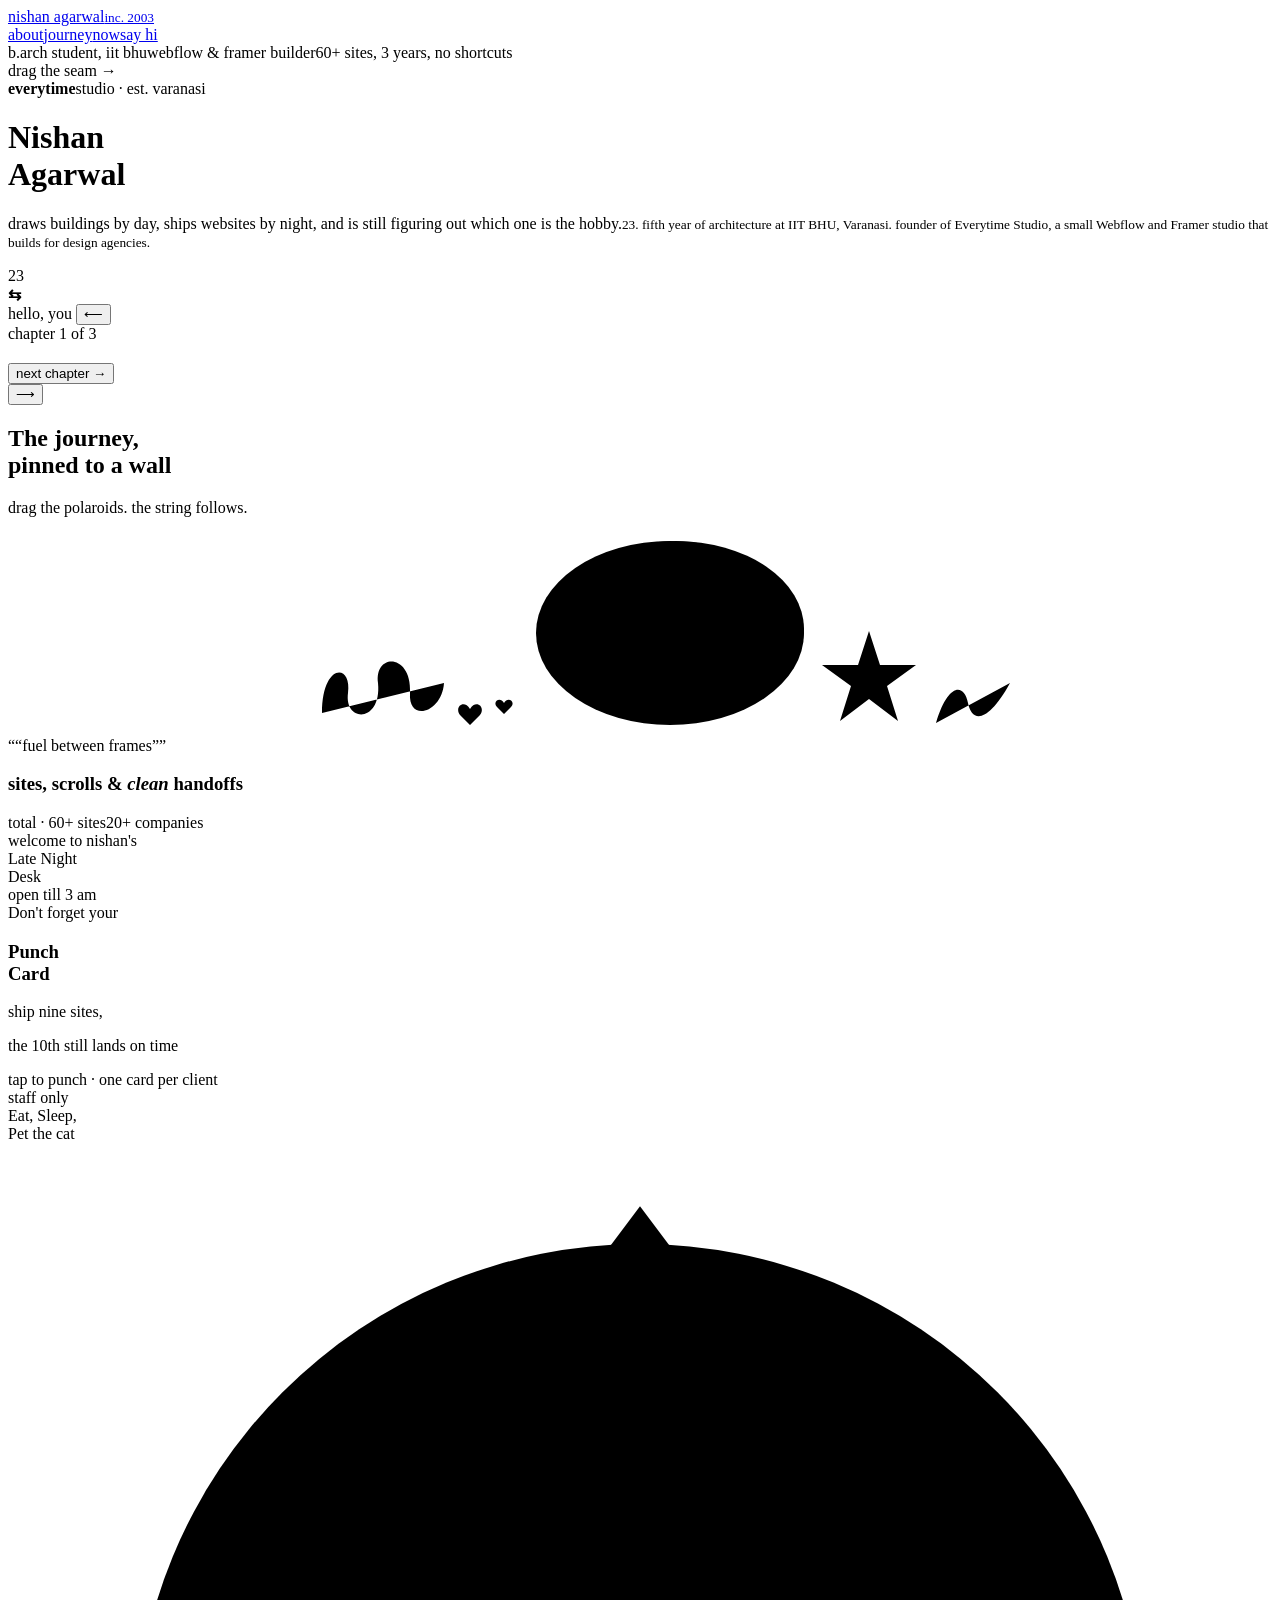
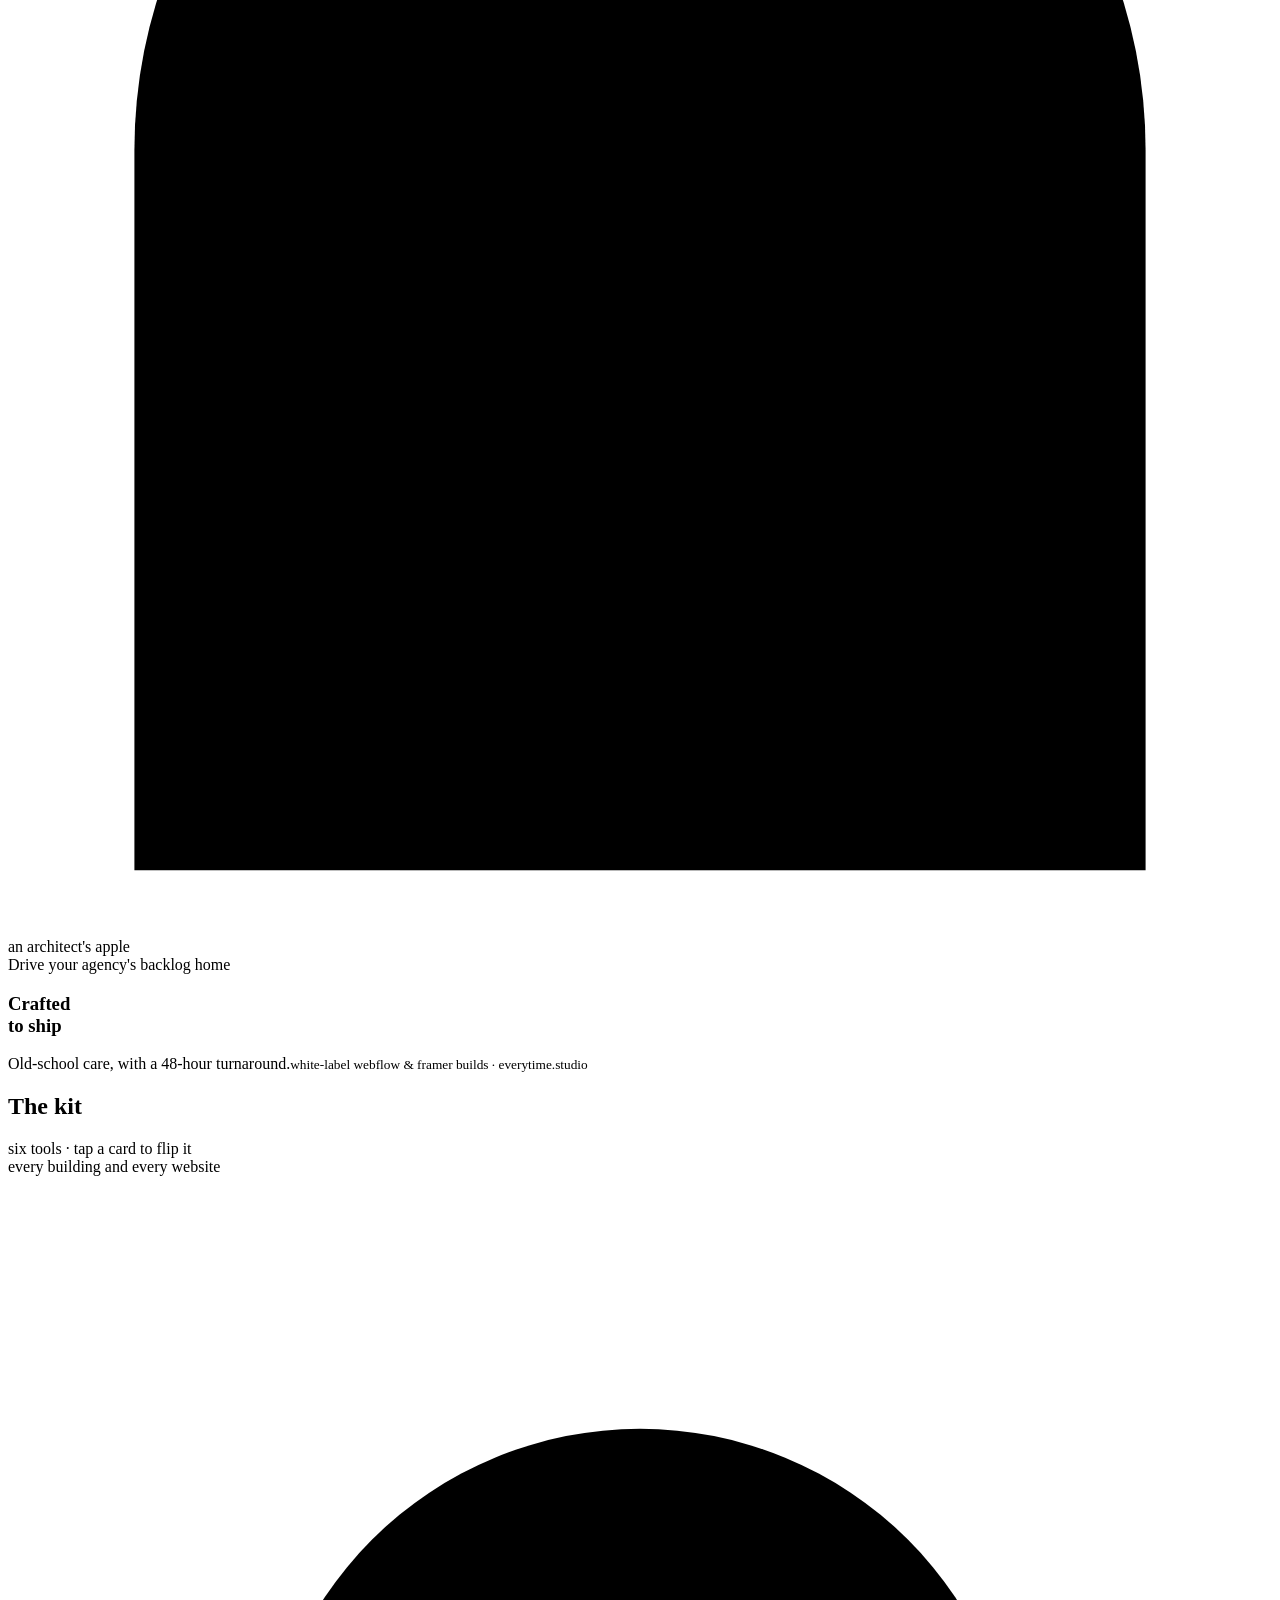
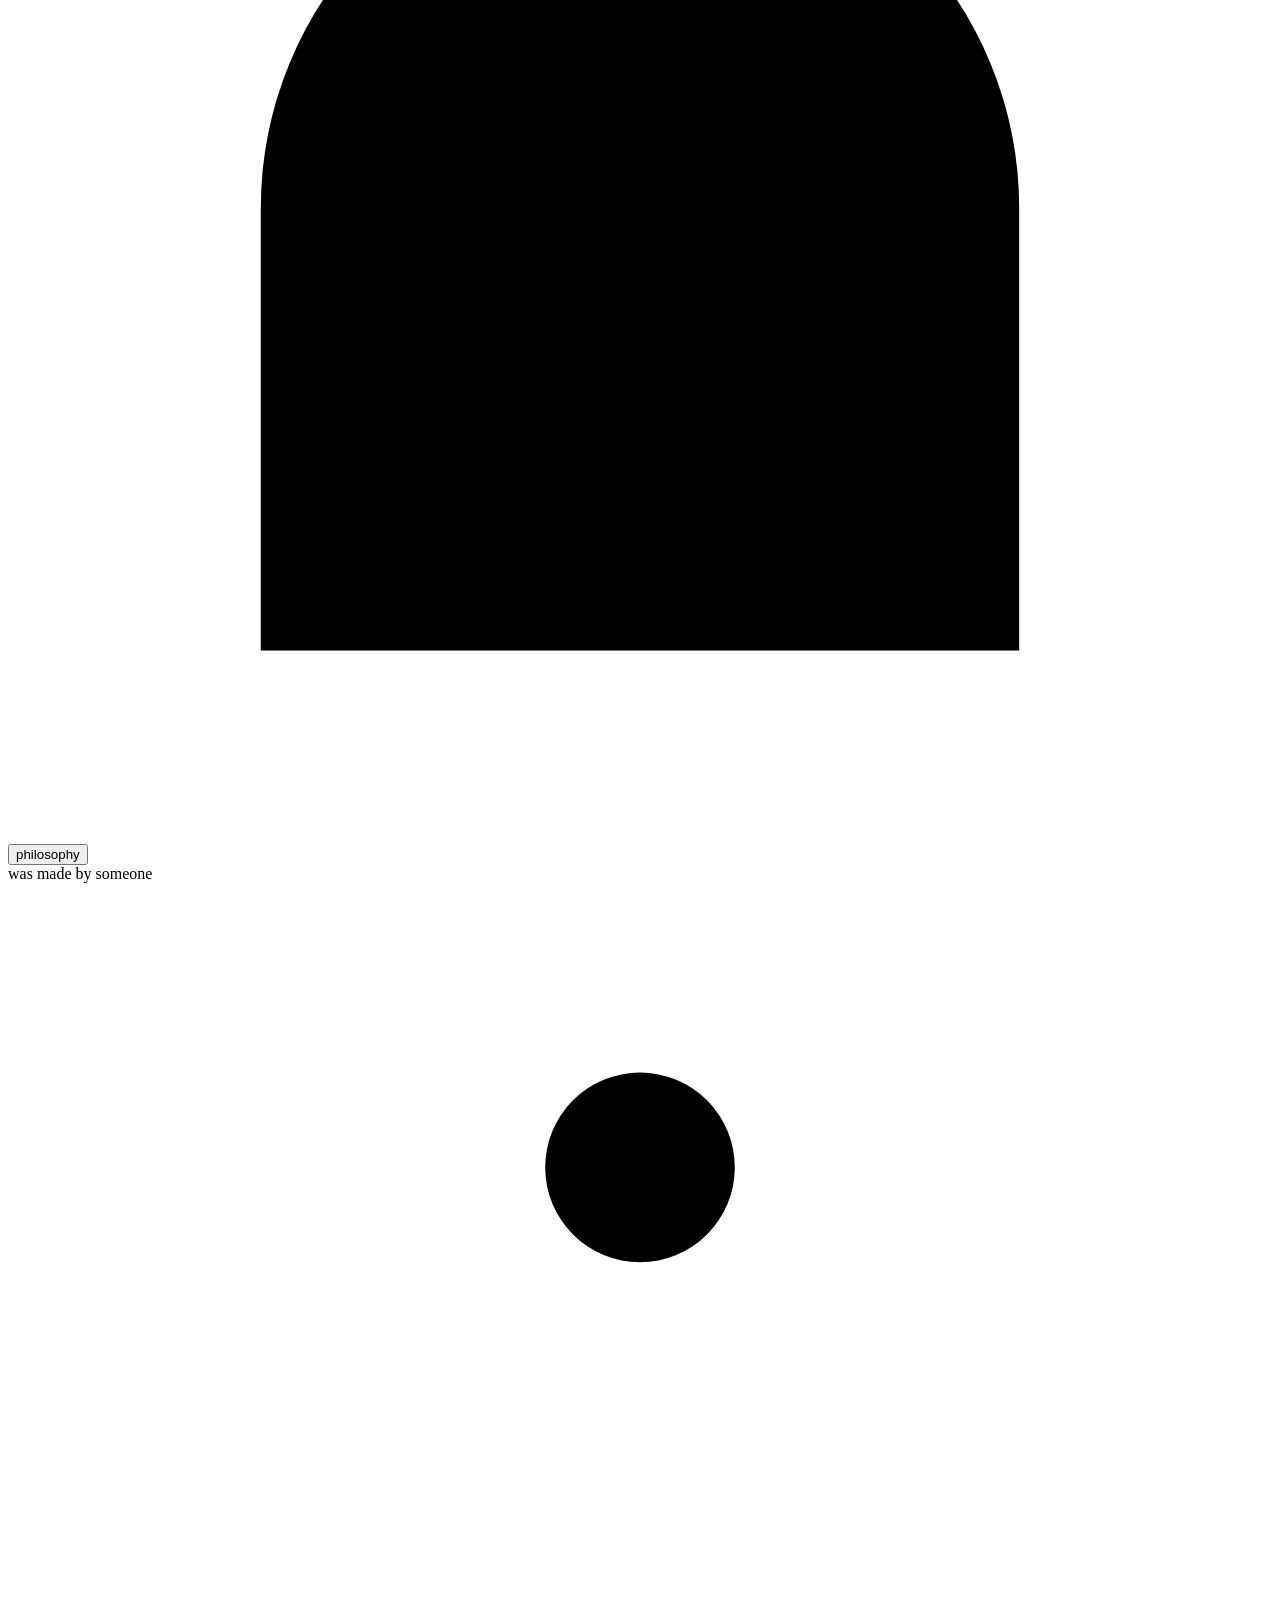
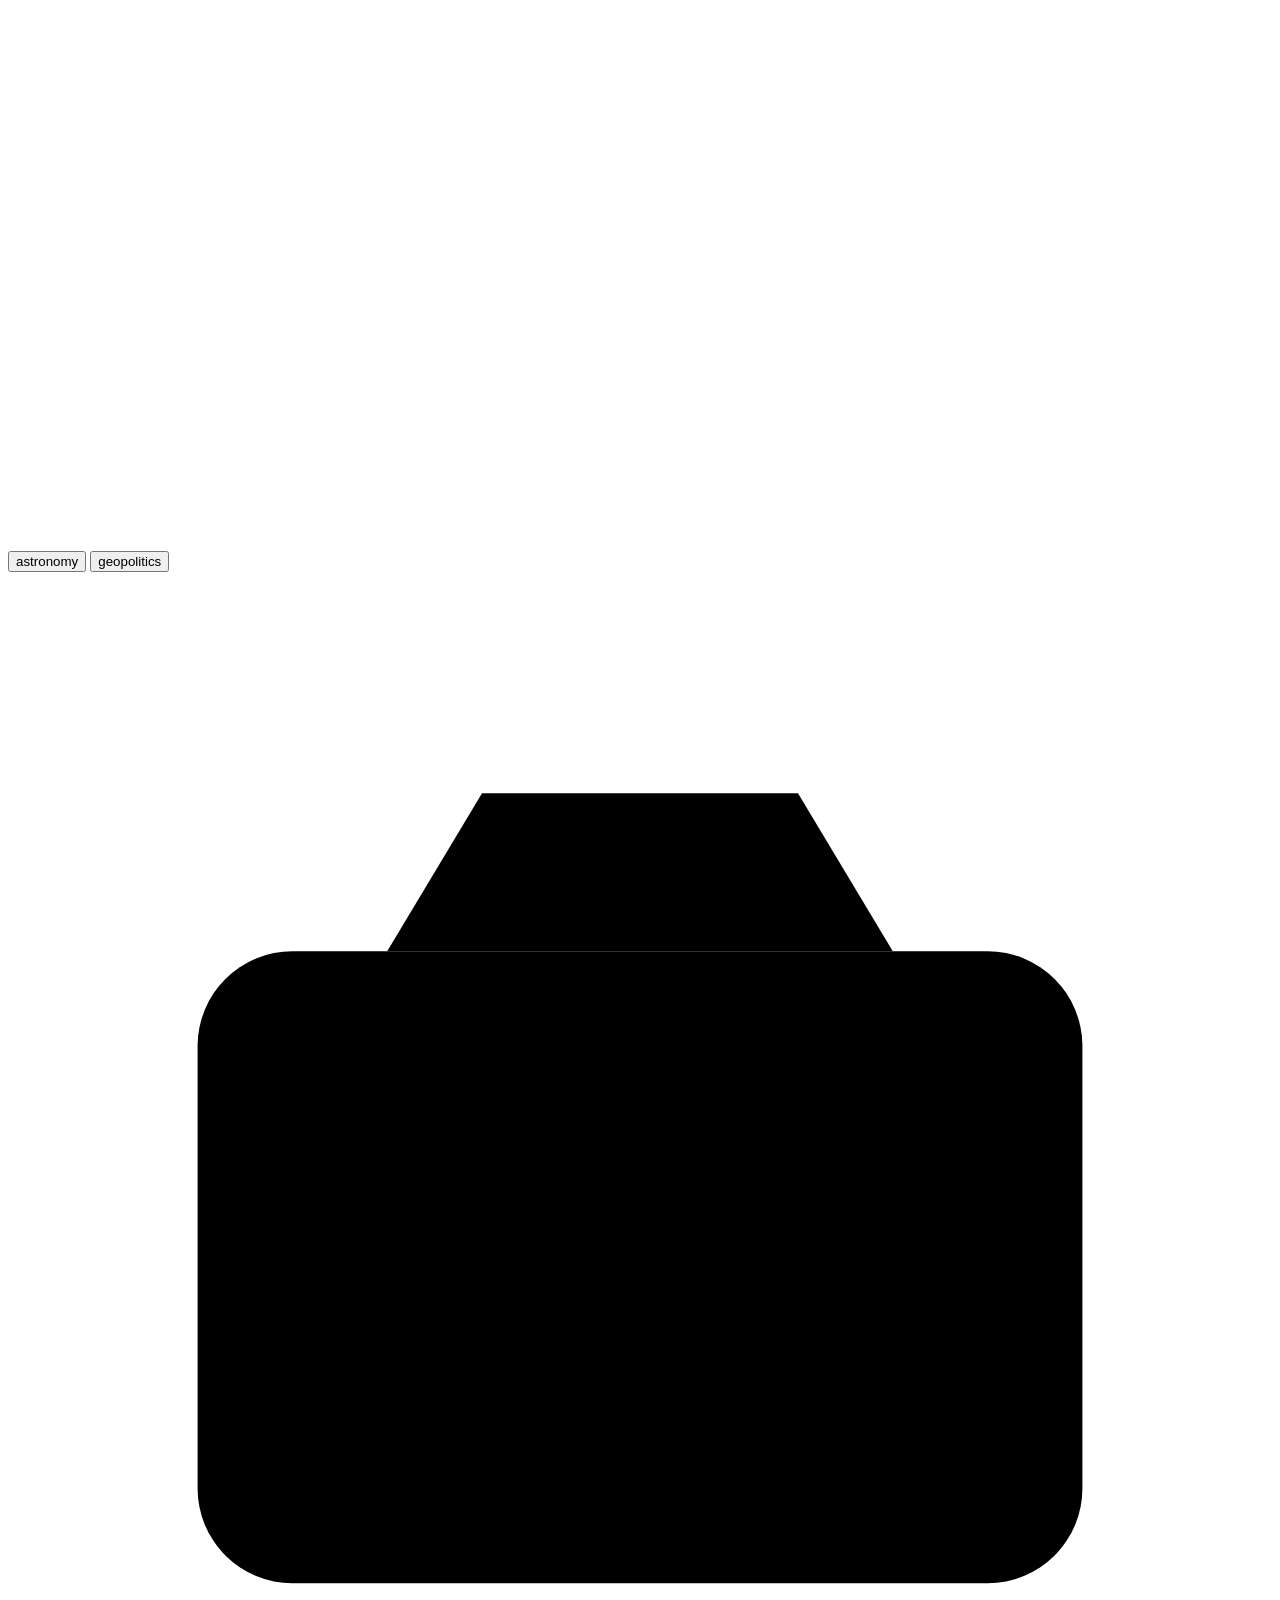
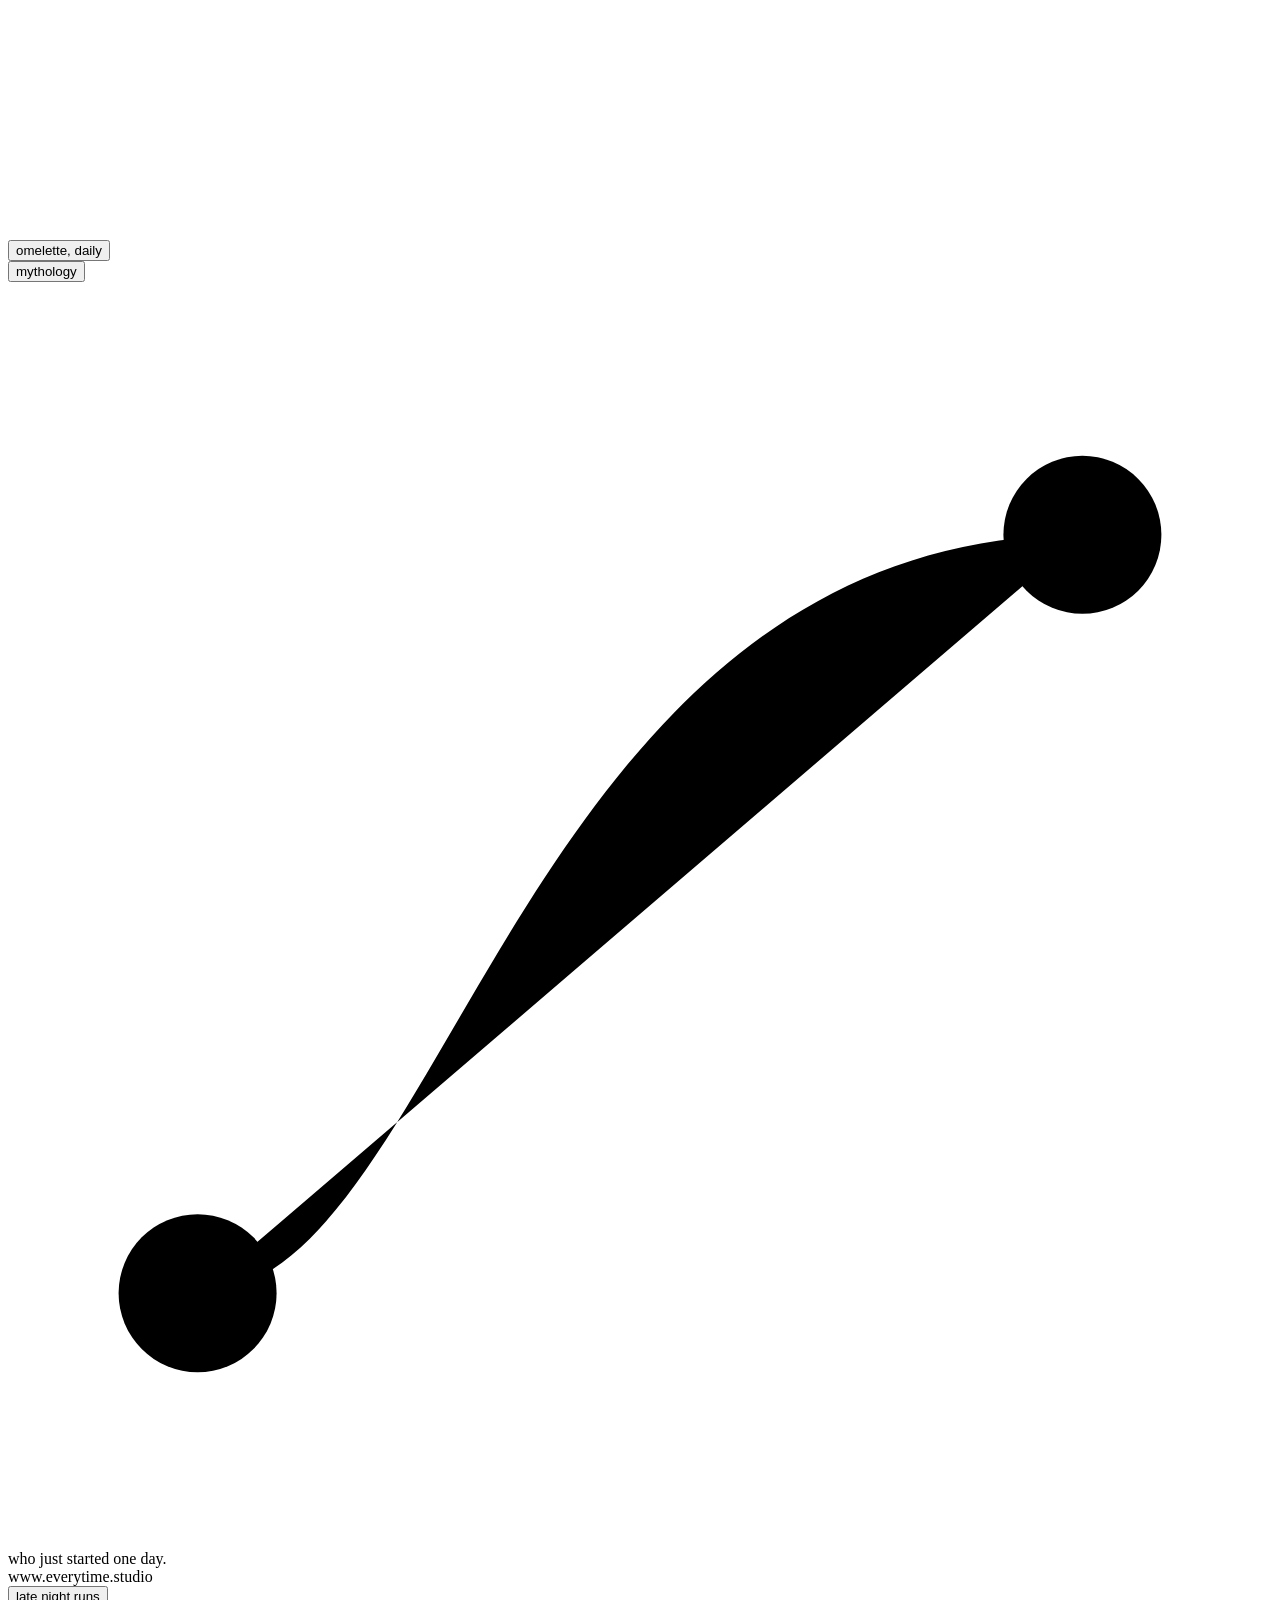
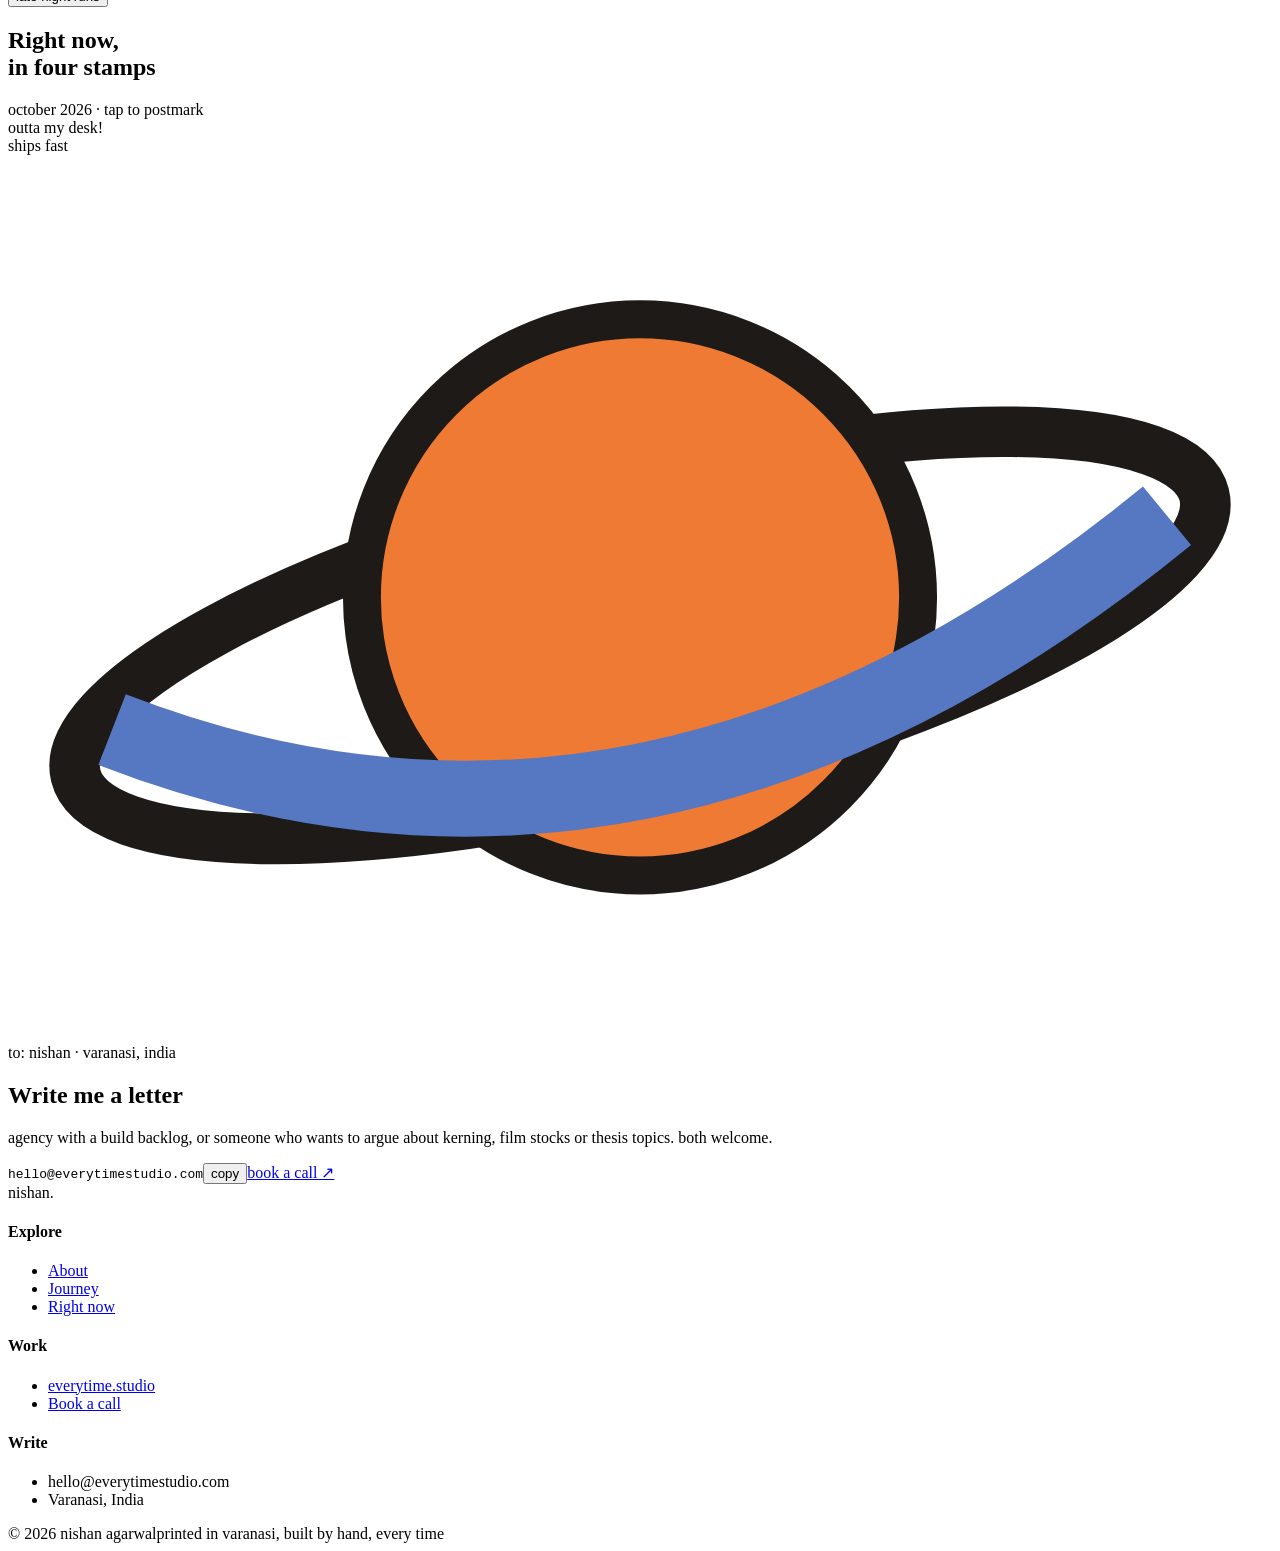
==== public/index.html @ e45bea98 "first version" ====
<!doctype html>
<html lang="en">
<head>
<meta charset="utf-8">
<meta name="viewport" content="width=device-width,initial-scale=1,viewport-fit=cover">
<title>Nishan Agarwal</title>
<meta name="description" content="Nishan Agarwal: designer and developer, founder of Everytime Studio. Web design, Webflow and Framer builds, motion and interaction.">
<link rel="canonical" href="https://nishz.com/">
<meta name="theme-color" content="#ebe3d1">
<meta name="color-scheme" content="light">

<!-- social cards -->
<meta property="og:type" content="website">
<meta property="og:url" content="https://nishz.com/">
<meta property="og:title" content="Nishan Agarwal">
<meta property="og:description" content="Designer and developer, founder of Everytime Studio.">
<meta property="og:image" content="https://nishz.com/assets/img/og.jpg">
<meta property="og:image:width" content="1200">
<meta property="og:image:height" content="630">
<meta name="twitter:card" content="summary_large_image">

<link rel="icon" href="/favicon.svg" type="image/svg+xml">
<link rel="apple-touch-icon" href="/apple-touch-icon.png">
<link rel="manifest" href="/site.webmanifest">

<link rel="preconnect" href="https://fonts.googleapis.com">
<link rel="preconnect" href="https://fonts.gstatic.com" crossorigin>
<link rel="stylesheet" href="https://fonts.googleapis.com/css2?family=Archivo:wdth,wght@62..125,400..900&family=Gloock&family=Gochi+Hand&family=Yellowtail&display=swap">
<link rel="preload" as="image" href="/assets/img/portrait.webp" fetchpriority="high">
<link rel="stylesheet" href="/assets/css/main.css">
<script src="/assets/js/main.js" defer></script>
</head>
<body>
<div class="gut max"><nav>
  <a class="brand" href="#top" id="top">nishan agarwal<small>inc. 2003</small></a>
  <div class="links"><a class="pill c" href="#chapters">about</a><a class="pill c" href="#journey">journey</a><a class="pill c" href="#now">now</a><a class="pill y" href="#letter">say hi</a></div>
</nav></div>

<header class="hero" id="hero">
  <div class="photo" data-img="portrait" role="img" aria-label="Portrait of Nishan smiling, in a black t-shirt"></div>
  <div class="micro" aria-hidden="true"><span>b.arch student, iit bhu</span><span>webflow & framer builder</span><span>60+ sites, 3 years, no shortcuts</span></div>
  <span class="hint">drag the seam →</span>
  <div class="badge"><b>everytime</b><span class="cap">studio · est. varanasi</span></div>
  <h1 aria-label="Nishan Agarwal">Nishan<br>Agarwal</h1>
  <p class="sub">draws buildings by day, ships websites by night, and is still figuring out which one is the hobby.<small>23. fifth year of architecture at IIT BHU, Varanasi. founder of Everytime Studio, a small Webflow and Framer studio that builds for design agencies.</small></p>
  <div class="rb"><div class="rainbow"><i></i><i></i><i></i><i></i><i></i><i></i></div></div>
  <span class="num">23</span>
  <div class="seam" id="seam" role="slider" tabindex="0" aria-label="Move the photo seam" aria-valuemin="20" aria-valuemax="70" aria-valuenow="40"><b>⇆</b></div>
</header>

<section class="ticker" aria-label="What clients say">
  <div class="track" id="track"></div>
</section>

<section class="chap gut" id="chapters">
  <div class="dash">
    <span class="stk">hello, you</span>
    <button class="arr l" data-d="-1" aria-label="Previous chapter">⟵</button>
    <div>
      <span class="cap" id="chN">chapter 1 of 3</span>
      <h2 id="chT"></h2>
      <h3 id="chS"></h3>
      <div id="chB"></div>
      <button class="pill" data-d="1" id="chNext">next chapter →</button>
      <div class="dots" id="chDots"><i></i><i></i><i></i></div>
    </div>
    <div class="ph" id="chP" role="img"></div>
    <button class="arr r" data-d="1" aria-label="Next chapter">⟶</button>
  </div>
</section>

<section class="journey" id="journey">
  <div class="tape" aria-hidden="true"></div>
  <div class="gut max">
    <div class="head"><h2 class="ad">The journey,<br>pinned to a wall</h2><p>drag the polaroids. the string follows.</p></div>
    <div class="board" id="board">
      <svg class="str" id="str" aria-hidden="true"><path id="strP"/></svg>
      <svg class="doodle" style="left:24%;top:-10px;width:140px" viewBox="0 0 140 80" aria-hidden="true"><path d="M10 60 C 10 10, 40 10, 36 40 C 32 70, 70 70, 66 30 C 62 0, 100 0, 98 40 C 96 70, 130 60, 132 30"/></svg>
      <svg class="doodle" style="left:58%;top:6%;width:70px" viewBox="0 0 70 40" aria-hidden="true"><path class="f" d="M14 16c-6-10-16-2-10 6l10 10 10-10c6-8-4-16-10-6z"/><path class="f" d="M48 10c-4-7-12-1-7 4l7 7 7-7c5-5-3-11-7-4z"/></svg>
      <svg class="doodle" style="left:2%;top:46%;width:280px" viewBox="0 0 280 200" aria-hidden="true"><ellipse cx="140" cy="100" rx="134" ry="92" style="stroke-width:1.5"/><ellipse cx="146" cy="96" rx="128" ry="88" style="stroke-width:1.5"/></svg>
      <svg class="doodle" style="right:3%;top:40%;width:110px" viewBox="0 0 110 110" aria-hidden="true"><path d="M55 8 L66 42 L102 42 L73 63 L84 98 L55 76 L26 98 L37 63 L8 42 L44 42 Z"/></svg>
      <svg class="doodle" style="left:48%;bottom:2%;width:90px" viewBox="0 0 90 60" aria-hidden="true"><path d="M8 50 C 20 10, 36 10, 40 30 S 60 50, 82 10" stroke-dasharray="6 7"/></svg>
    </div>
  </div>
</section>

<section class="bento" aria-label="Posters">
  <div class="tile score">
    <q>“fuel between frames”</q>
    <h3>sites, scrolls &amp; <em>clean</em> handoffs</h3>
    <div class="grid12" id="grid12" aria-label="60 of 72 frames marked"></div>
    <div class="tot cap"><span>total · 60+ sites</span><span>20+ companies</span></div>
  </div>
  <div class="tile bw" data-img-bg="studio">
    <span class="cap">welcome to nishan's</span>
    <div class="s">Late Night<br>Desk</div>
    <span class="cap">open till 3 am</span>
  </div>
  <div class="tile punch">
    <span class="dont">Don't forget your</span>
    <h3>Punch<br>Card</h3>
    <p>ship nine sites,</p>
    <p>the 10th still lands on time</p>
    <span class="cap" style="display:block;margin-top:10px">tap to punch · one card per client</span>
    <div class="holes" id="holes"></div>
  </div>
  <div class="tile cat">
    <div class="im" data-img-bg="cat"></div>
    <span class="cap">staff only</span>
    <div class="shirt">Eat, Sleep,<br>Pet the cat</div>
  </div>
  <div class="tile emb">
    <svg viewBox="0 0 200 220" aria-label="Badge: Nishan, Varanasi, inc. 2003">
      <path d="M100 10 L112 26 L100 34 L88 26 Z" fill="var(--ink)"/>
      <path d="M20 210 V96 A80 80 0 0 1 180 96 V210 Z" fill="var(--ink)"/>
      <path d="M62 210 V120 A38 38 0 0 1 138 120 V210" fill="var(--mustard)" opacity=".18"/>
      <text x="100" y="118" text-anchor="middle" font-size="30" fill="var(--mustard)">NISHAN</text>
      <text x="100" y="150" text-anchor="middle" font-size="22" fill="var(--mustard)">VARANASI</text>
      <text x="100" y="182" text-anchor="middle" font-size="22" fill="var(--mustard)">inc. 2003</text>
    </svg>
    <span class="cap">an architect's apple</span>
  </div>
  <div class="tile ad">
    <span class="top">Drive your agency's backlog home</span>
    <h3>Crafted<br>to ship</h3>
    <div class="im" data-img-bg="taste"></div>
    <div class="low">Old-school care, with a 48-hour turnaround.<small>white-label webflow &amp; framer builds · everytime.studio</small></div>
  </div>
</section>

<section class="tools" aria-labelledby="toolsH">
  <div class="gut max">
    <div class="head"><h2 class="ad" id="toolsH">The kit</h2><span class="cap">six tools · tap a card to flip it</span></div>
    <div class="cards" id="cards"></div>
  </div>
</section>

<section class="mani gut" aria-label="Manifesto">
  <div class="mg" id="mg">
    <div style="grid-column:7/9;grid-row:1" aria-hidden="true"><div class="rainbow" style="height:100%"><i></i><i></i><i></i><i></i><i></i><i></i></div></div>
    <div class="t" style="grid-column:2/6;grid-row:2/4">every building and every website</div>
    <div class="im" data-img-bg="who" style="grid-column:6/8;grid-row:2/5"></div>
    <div class="ic" style="grid-column:8;grid-row:3;background:var(--red)"><svg viewBox="0 0 40 40"><path d="M8 34 V20 A12 12 0 0 1 32 20 V34"/><path d="M4 34 H36"/></svg></div>
    <button class="chip" style="grid-column:3/5;grid-row:4" data-say="mostly the stoics, and arguing with them at 2 am">philosophy</button>
    <div class="im" data-img-bg="cat" style="grid-column:1/3;grid-row:5/7"></div>
    <div class="t" style="grid-column:3/7;grid-row:5/7">was made by someone</div>
    <div class="ic" style="grid-column:8;grid-row:5"><svg viewBox="0 0 40 40"><circle cx="20" cy="9" r="3"/><path d="M20 12 L10 34 M20 12 L30 34 M13 27 H27"/></svg></div>
    <button class="chip" style="grid-column:7/9;grid-row:6" data-say="varanasi has better skies than you would think">astronomy</button>
    <button class="chip" style="grid-column:2/4;grid-row:7" data-say="maps, borders and why they are where they are">geopolitics</button>
    <div class="ic" style="grid-column:5;grid-row:7;background:var(--mustard)"><svg viewBox="0 0 40 40"><rect x="6" y="12" width="28" height="20" rx="3"/><circle cx="20" cy="22" r="6"/><path d="M12 12 L15 7 H25 L28 12"/></svg></div>
    <button class="chip" style="grid-column:6/9;grid-row:7" data-say="every single morning. no exceptions.">omelette, daily</button>
    <div class="im" data-img-bg="now" style="grid-column:1/3;grid-row:8/11"></div>
    <button class="chip" style="grid-column:3/5;grid-row:8" data-say="old stories with better plot twists than most films">mythology</button>
    <div class="ic" style="grid-column:7;grid-row:8"><svg viewBox="0 0 40 40"><path d="M6 32 C 14 32, 16 8, 34 8"/><circle cx="6" cy="32" r="2.5"/><circle cx="34" cy="8" r="2.5"/></svg></div>
    <div class="t" style="grid-column:4/9;grid-row:9/11">who just started one day.</div>
    <div class="url cap" style="grid-column:1/4;grid-row:11">www.everytime.studio</div>
    <button class="chip" style="grid-column:6/8;grid-row:11" data-say="usually around 11 pm, when the roads are empty">late night runs</button>
  </div>
</section>

<section class="now" id="now">
  <div class="gut max">
    <div class="head"><h2 class="ad">Right now,<br>in four stamps</h2><span class="cap" style="color:var(--mustard)">october 2026 · tap to postmark</span></div>
    <div class="stamps" id="stamps"></div>
  </div>
</section>

<section class="letter" id="letter">
  <div class="st blue" style="left:8%;top:14%">outta my desk!</div>
  <div class="st warp" style="left:6%;bottom:16%"><div class="rainbow"><i></i><i></i><i></i><i></i><i></i><i></i></div><span>ships fast</span></div>
  <div class="st planet" style="right:9%;top:16%"><svg viewBox="0 0 100 70" aria-hidden="true"><ellipse cx="50" cy="38" rx="46" ry="12" fill="none" stroke="#1d1a17" stroke-width="4" transform="rotate(-14 50 38)"/><circle cx="50" cy="35" r="22" fill="#ee7a33" stroke="#1d1a17" stroke-width="3"/><path d="M8 44 Q50 62 92 30" fill="none" stroke="#5677c1" stroke-width="6" transform="rotate(-2 50 38)"/></svg></div>
  <div class="gut">
    <div class="env">
      <span class="cap">to: nishan · varanasi, india</span>
      <h2>Write me a letter</h2>
      <p>agency with a build backlog, or someone who wants to argue about kerning, film stocks or thesis topics. both welcome.</p>
      <div class="rowf"><code>hello@everytimestudio.com</code><button class="pill y" id="copy">copy</button><a class="pill" href="https://cal.com/nishan-agarwal-designn/30min" target="_blank" rel="noopener">book a call ↗</a></div>
    </div>
  </div>
</section>

<footer>
  <div class="gut max g">
    <div class="big">nishan.</div>
    <div class="cols">
      <div><h4>Explore</h4><ul><li><a href="#chapters">About</a></li><li><a href="#journey">Journey</a></li><li><a href="#now">Right now</a></li></ul></div>
      <div><h4>Work</h4><ul><li><a href="https://www.everytime.studio/" target="_blank" rel="noopener">everytime.studio</a></li><li><a href="https://cal.com/nishan-agarwal-designn/30min" target="_blank" rel="noopener">Book a call</a></li></ul></div>
      <div><h4>Write</h4><ul><li style="overflow-wrap:anywhere">hello@everytimestudio.com</li><li>Varanasi, India</li></ul></div>
    </div>
  </div>
</footer>
<div class="bottom gut"><span>© 2026 nishan agarwal</span><span>printed in varanasi, built by hand, every time</span></div>
<div class="toast" id="toast"></div>
</body>
</html>
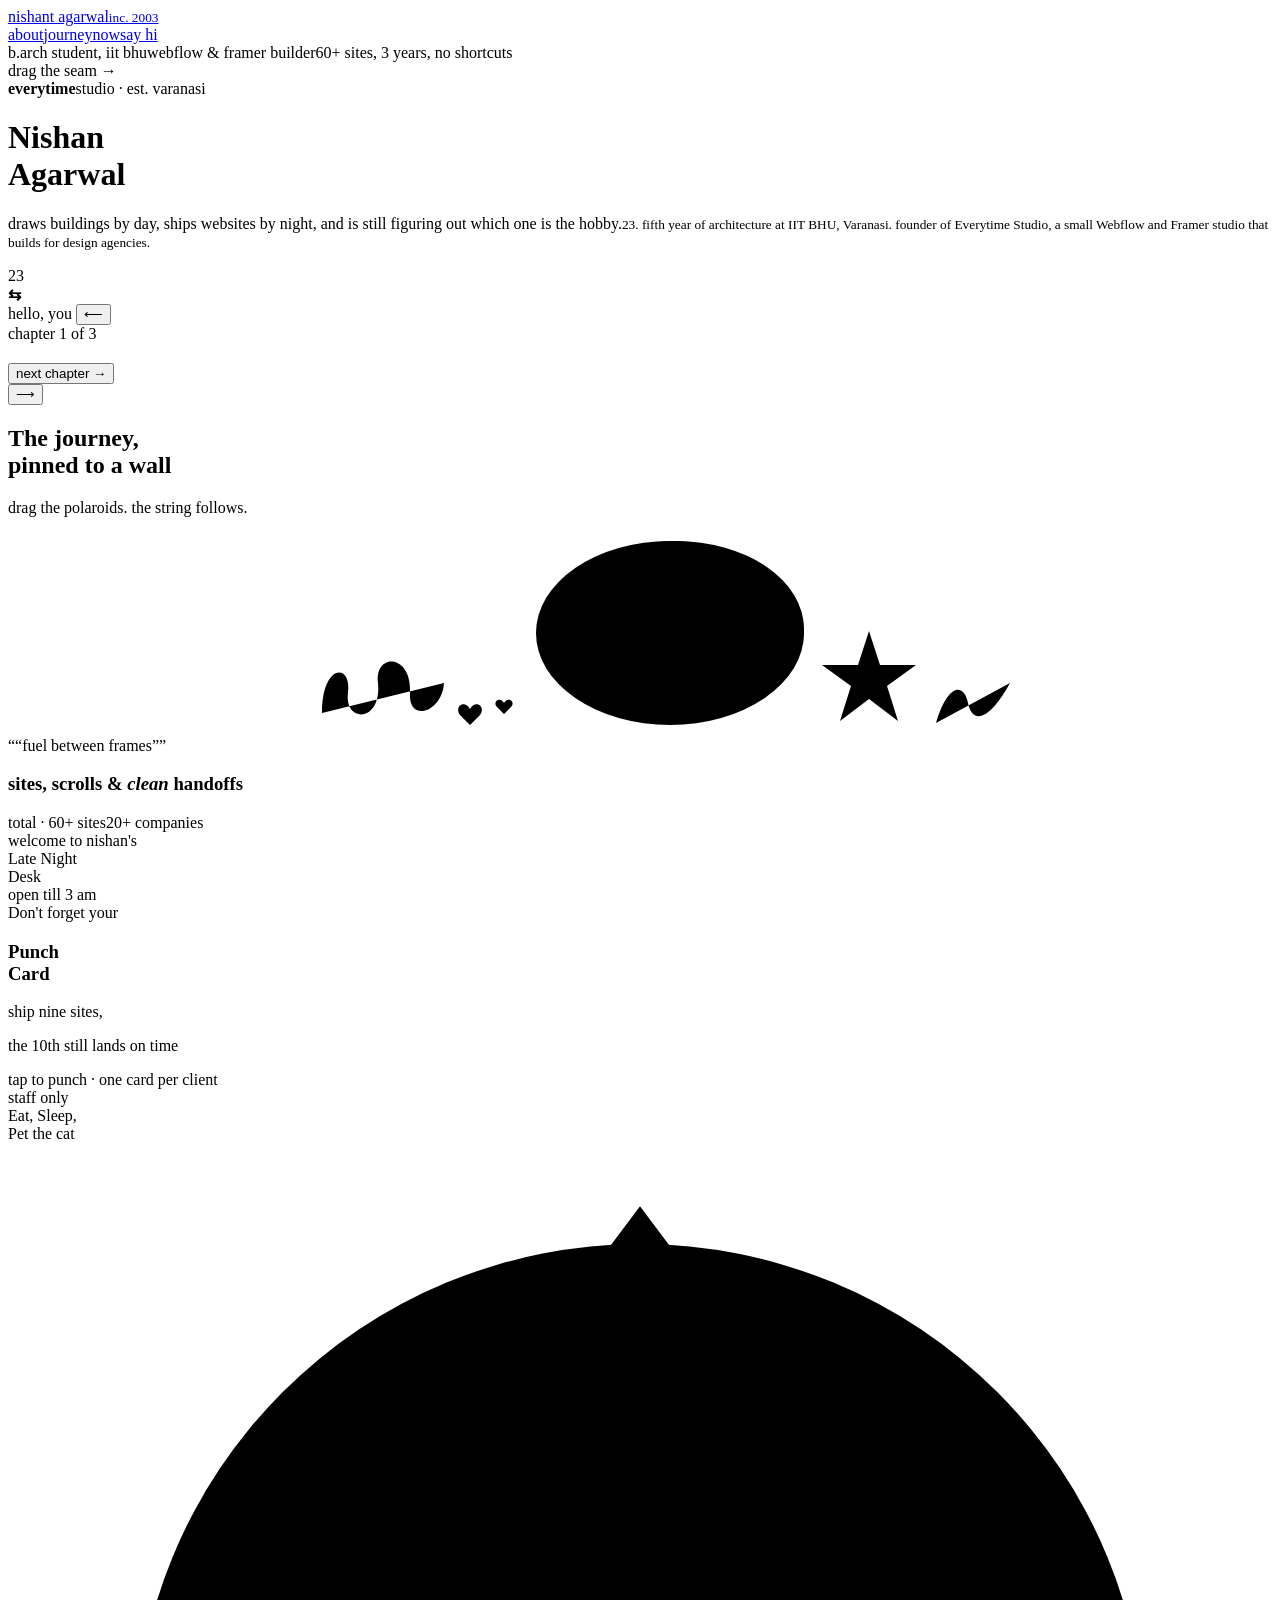
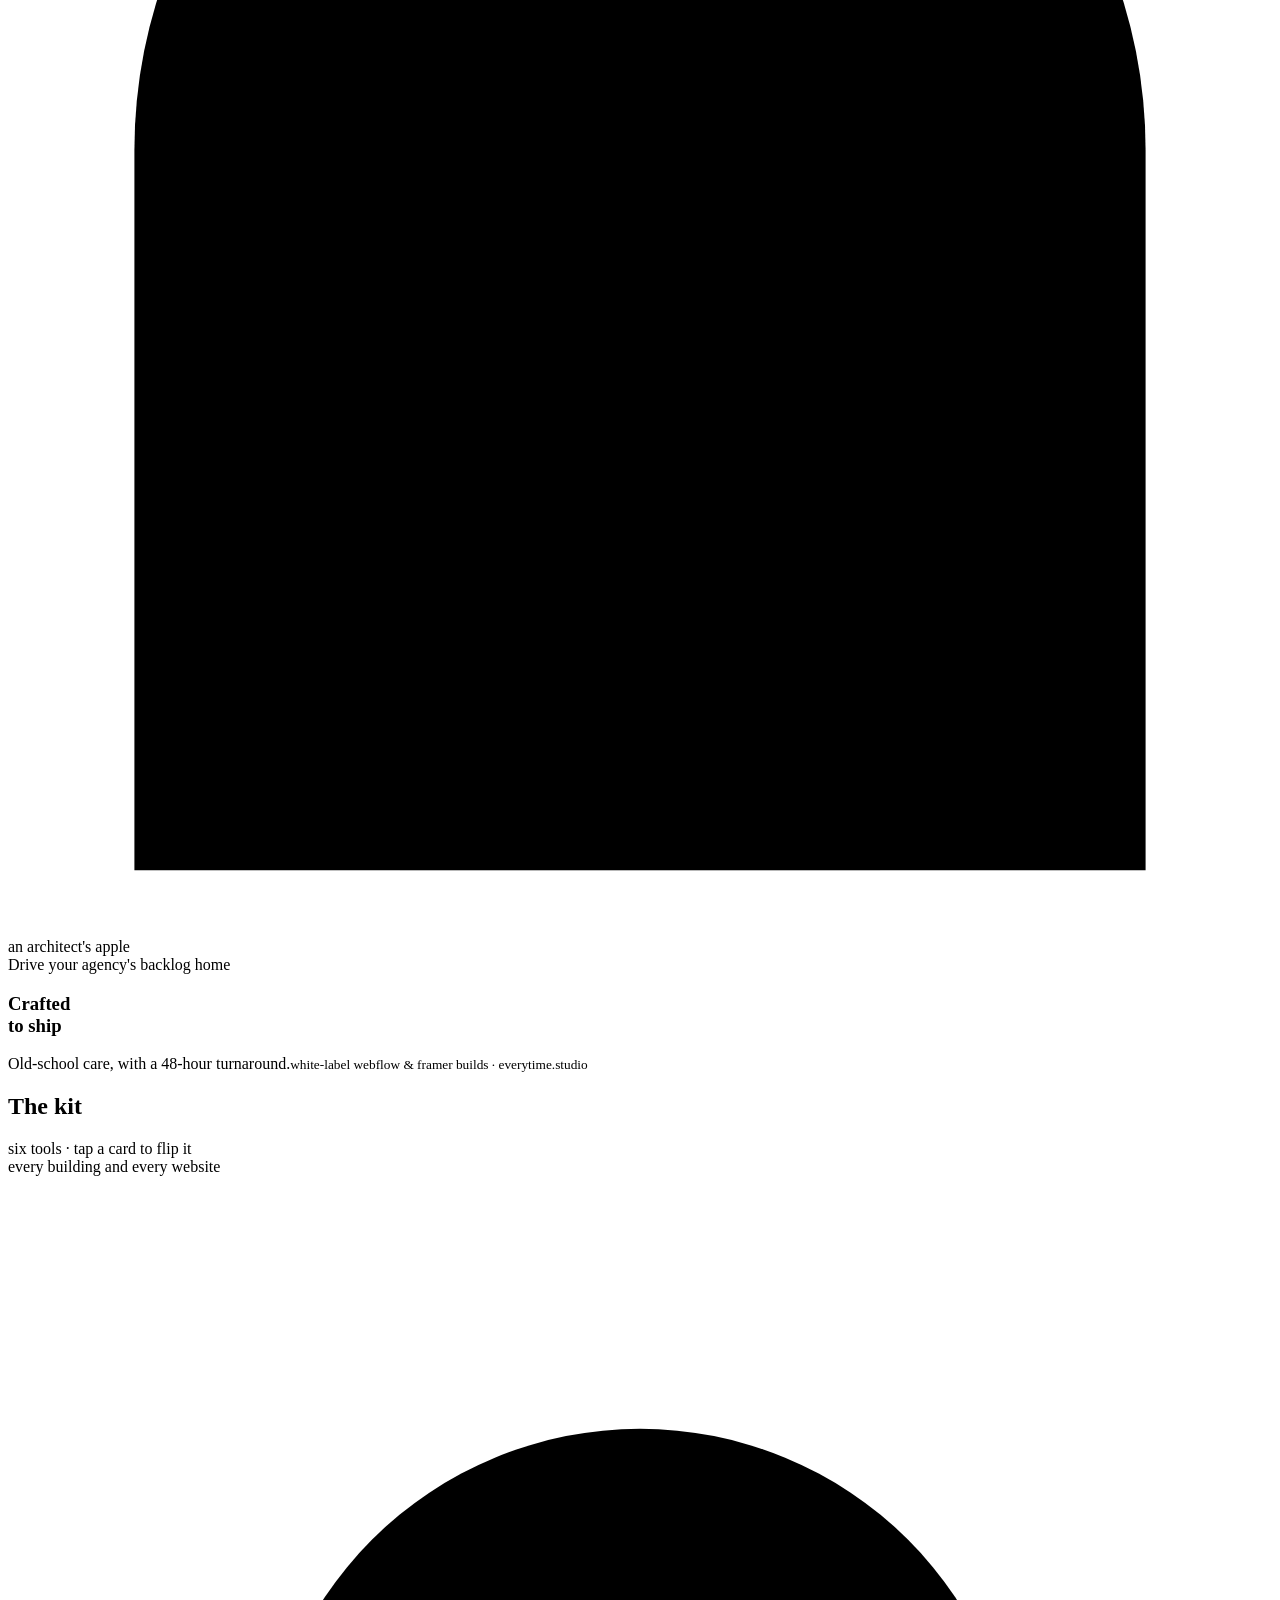
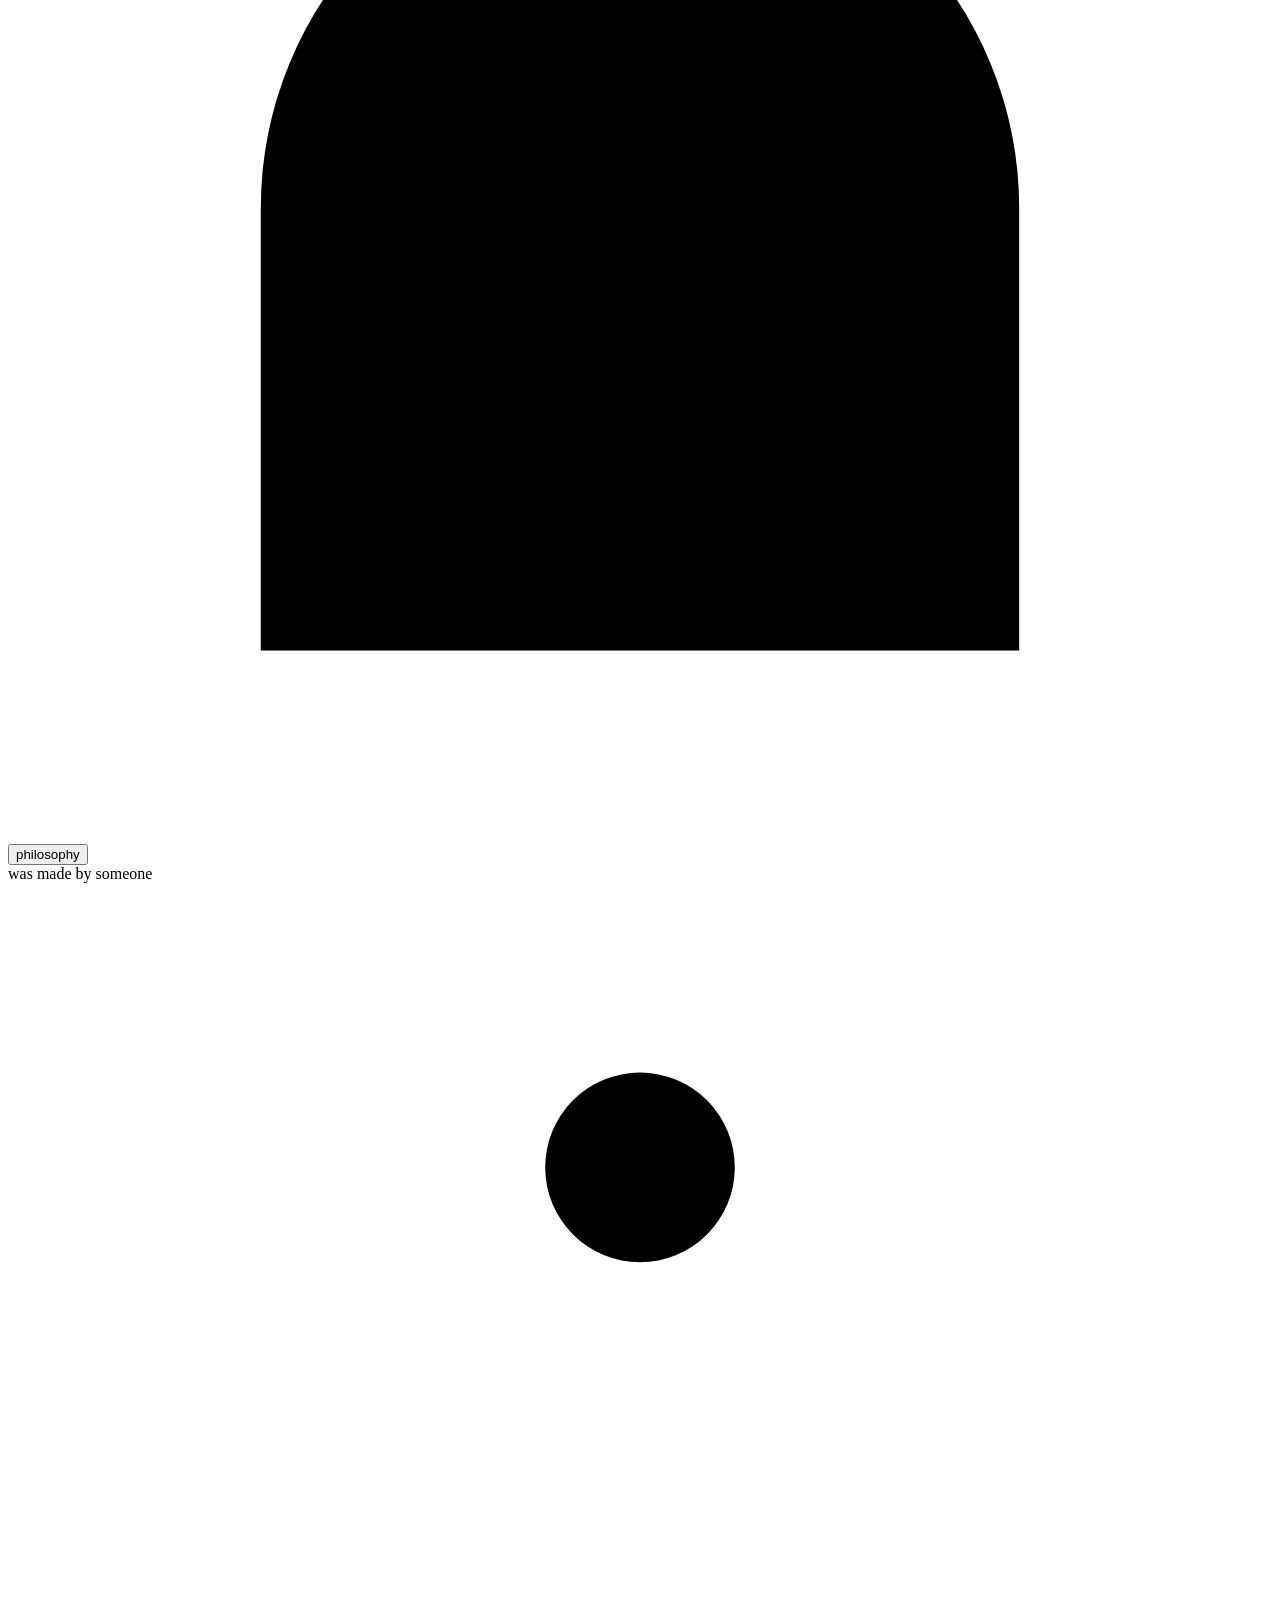
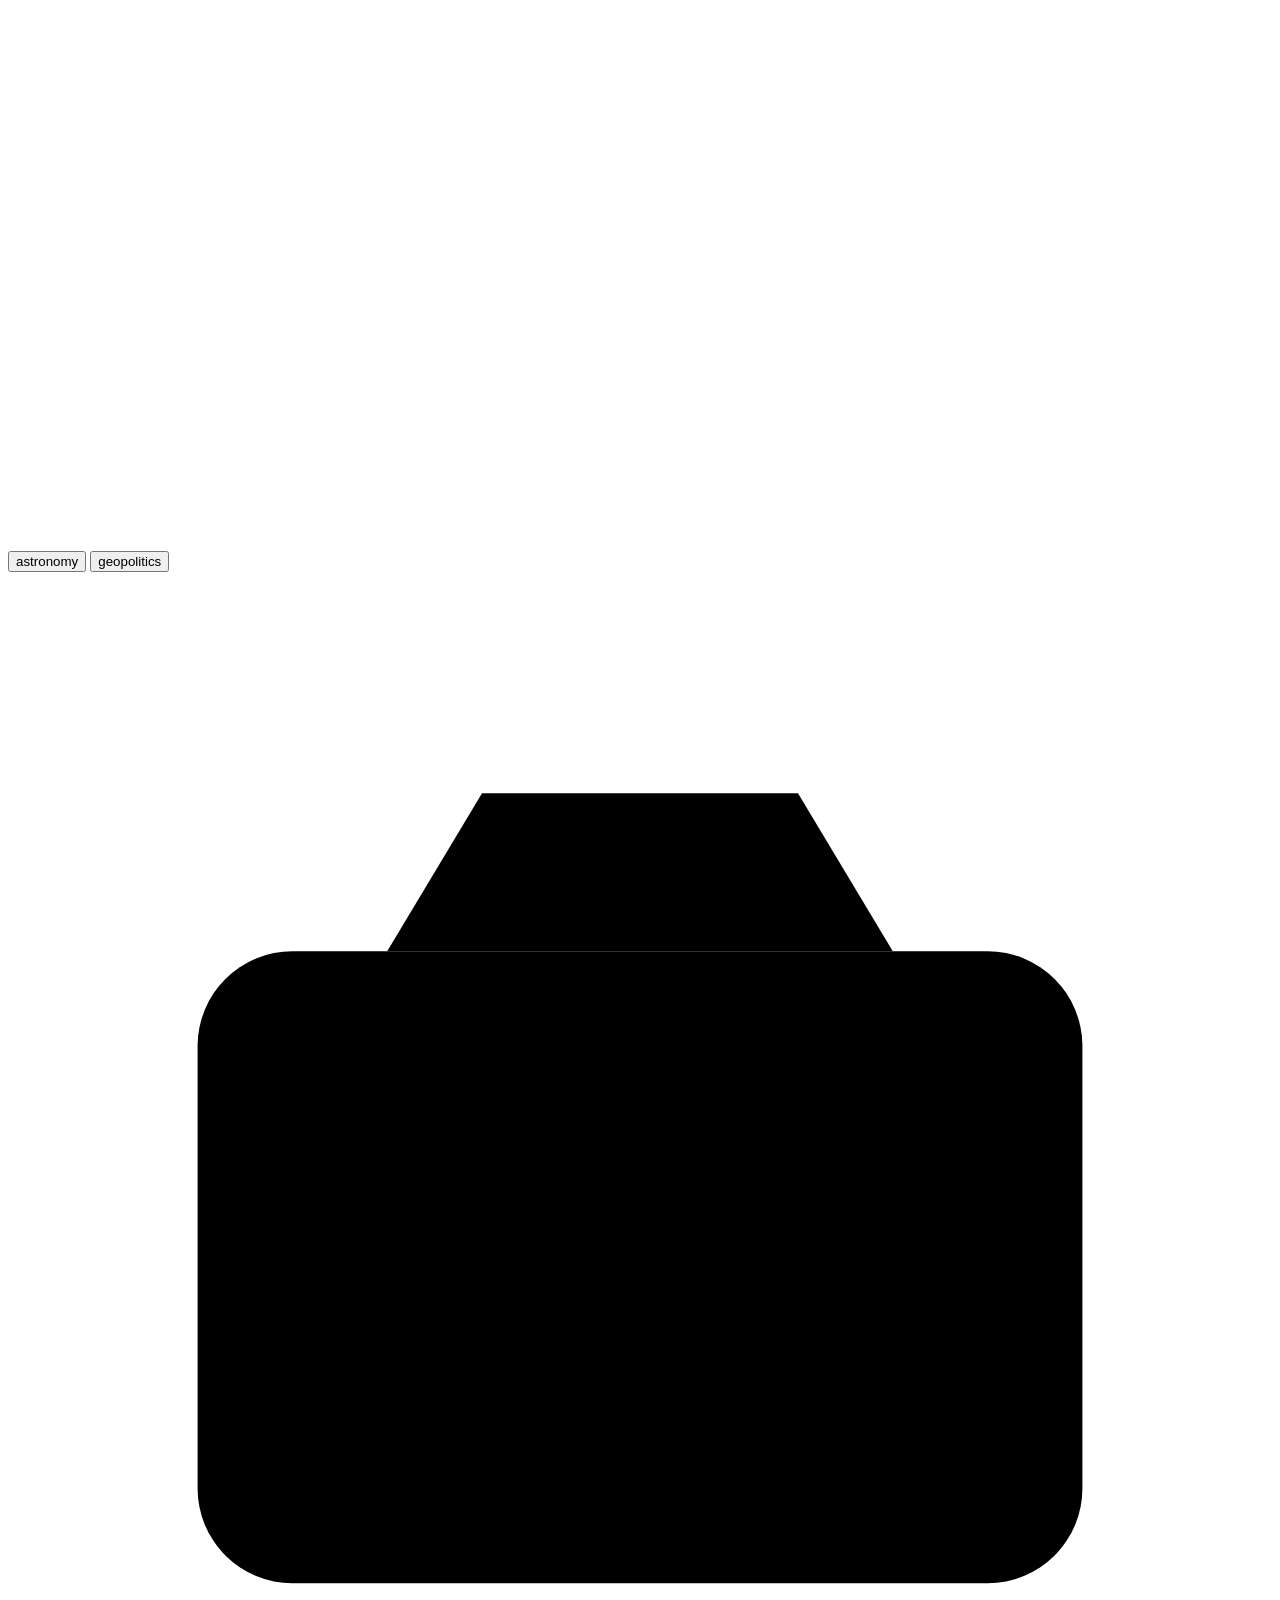
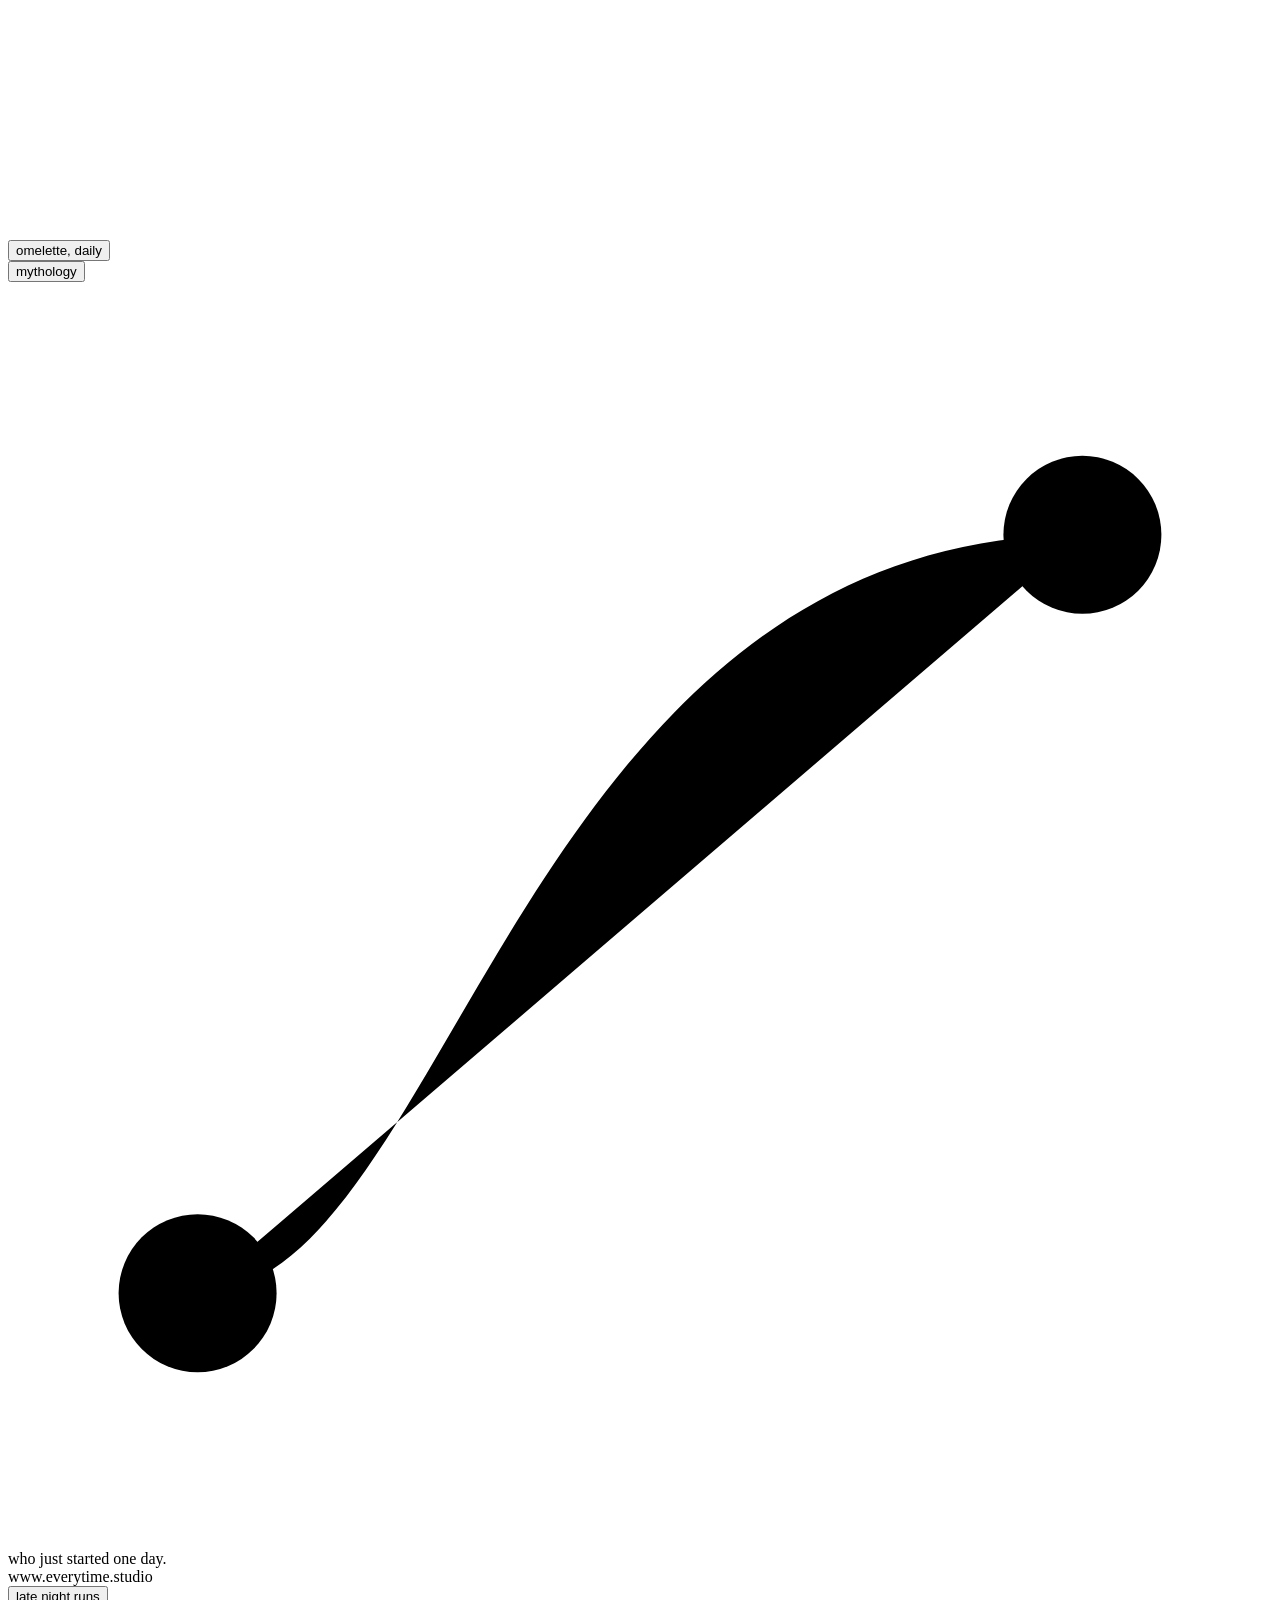
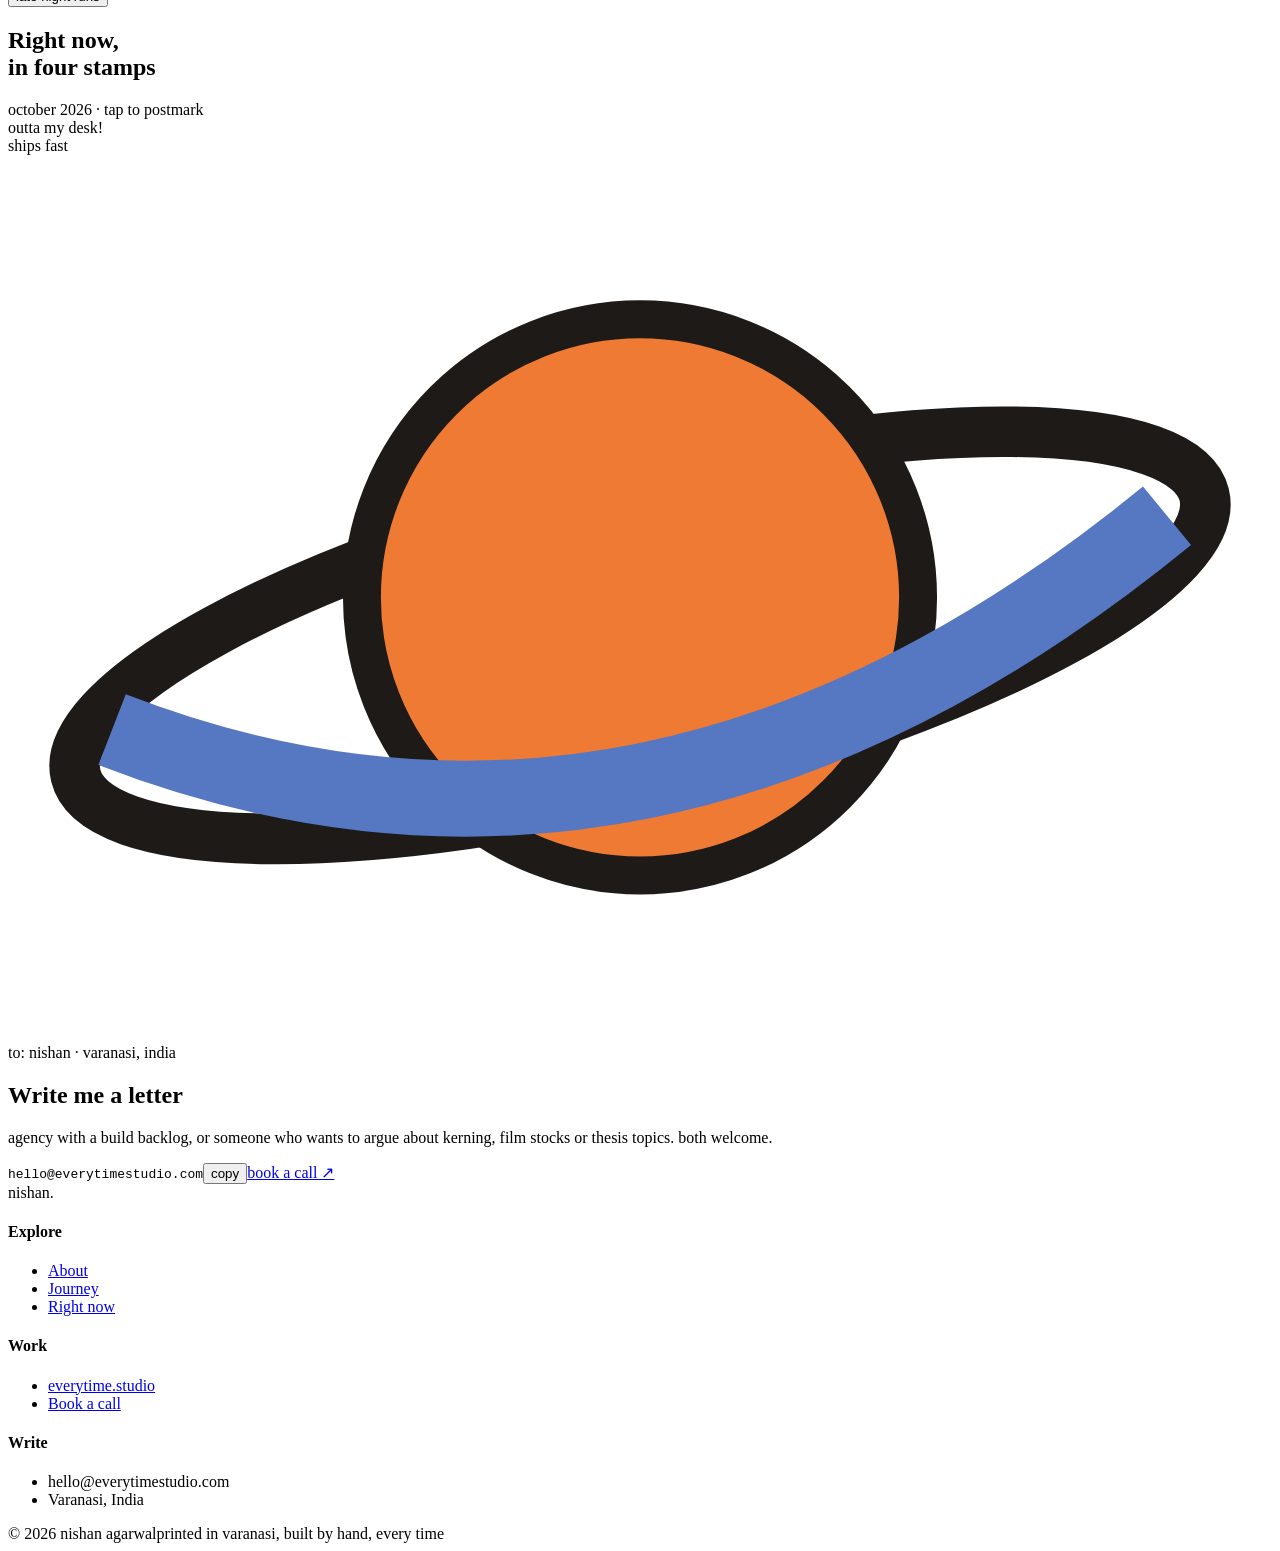
==== commit 15020db6: "test deploy" ====
--- a/public/index.html
+++ b/public/index.html
@@ -32,7 +32,7 @@
 </head>
 <body>
 <div class="gut max"><nav>
-  <a class="brand" href="#top" id="top">nishan agarwal<small>inc. 2003</small></a>
+  <a class="brand" href="#top" id="top">nishant agarwal<small>inc. 2003</small></a>
   <div class="links"><a class="pill c" href="#chapters">about</a><a class="pill c" href="#journey">journey</a><a class="pill c" href="#now">now</a><a class="pill y" href="#letter">say hi</a></div>
 </nav></div>
 
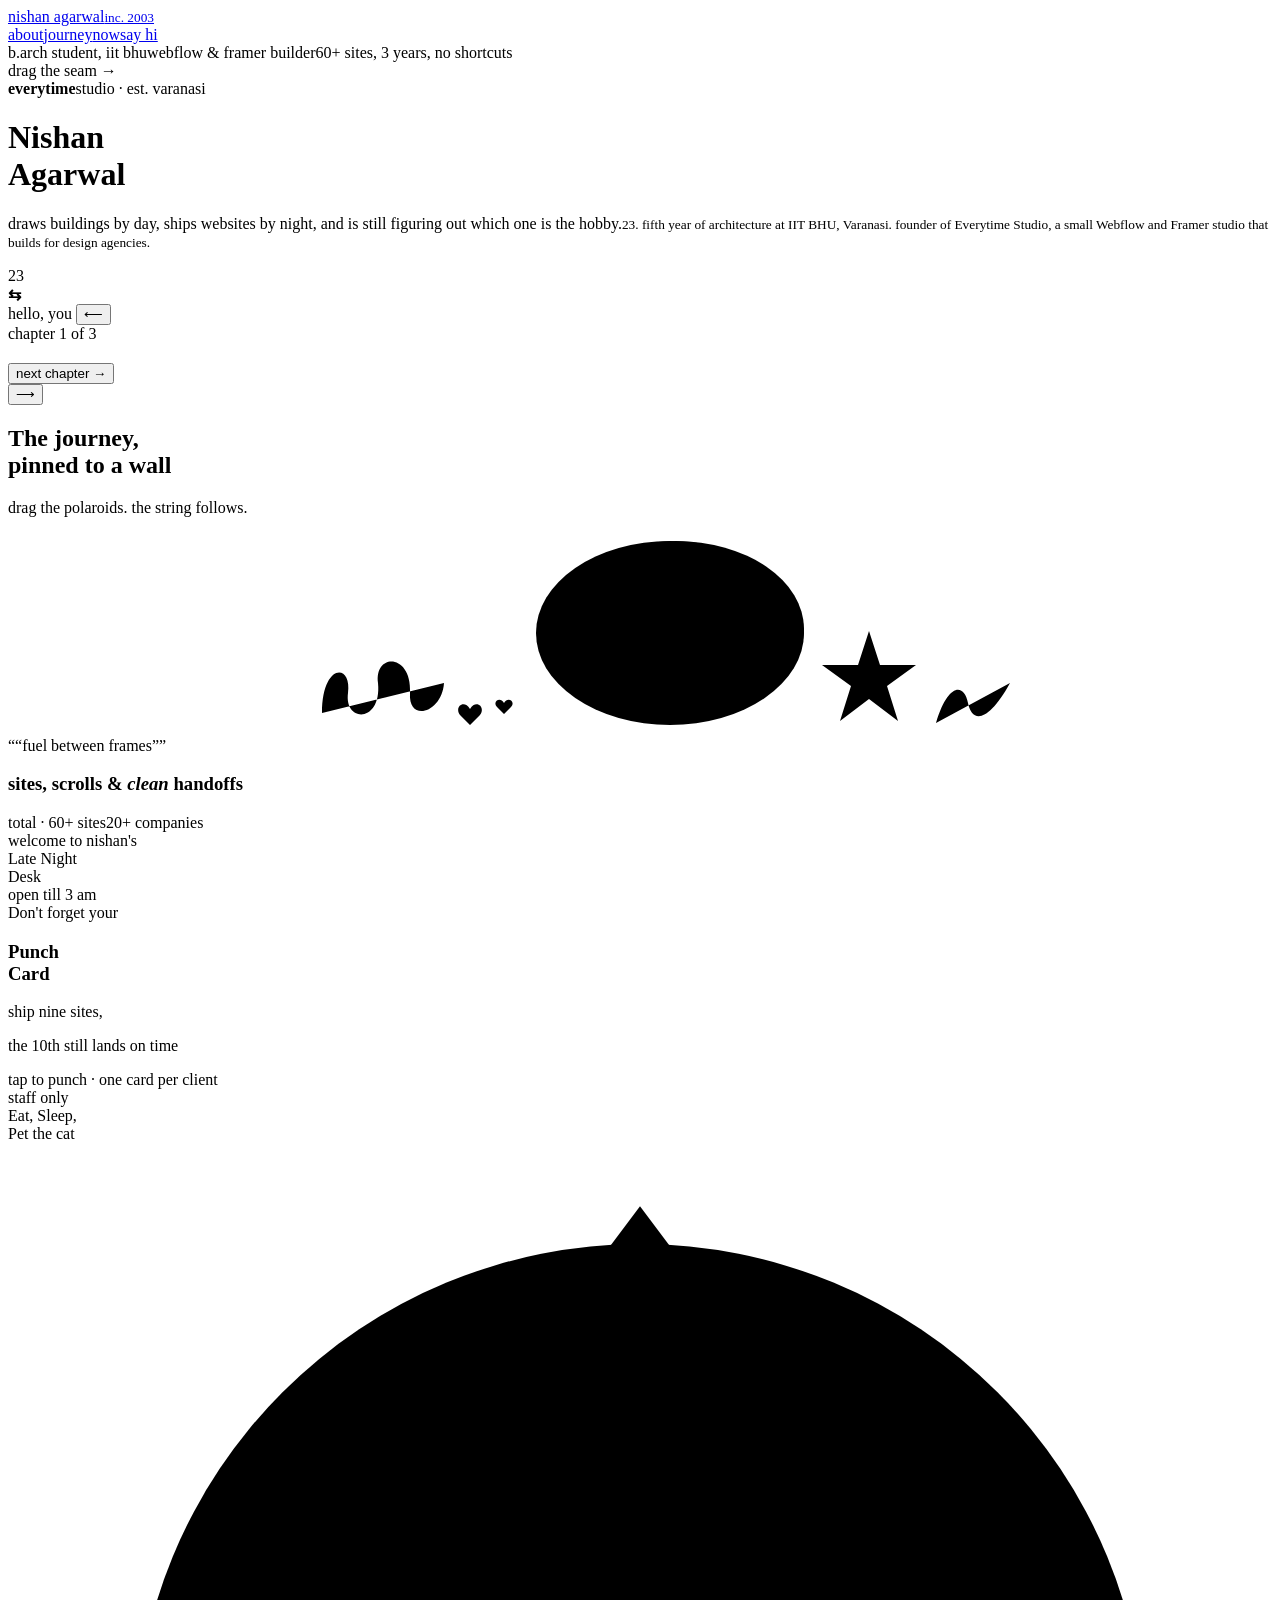
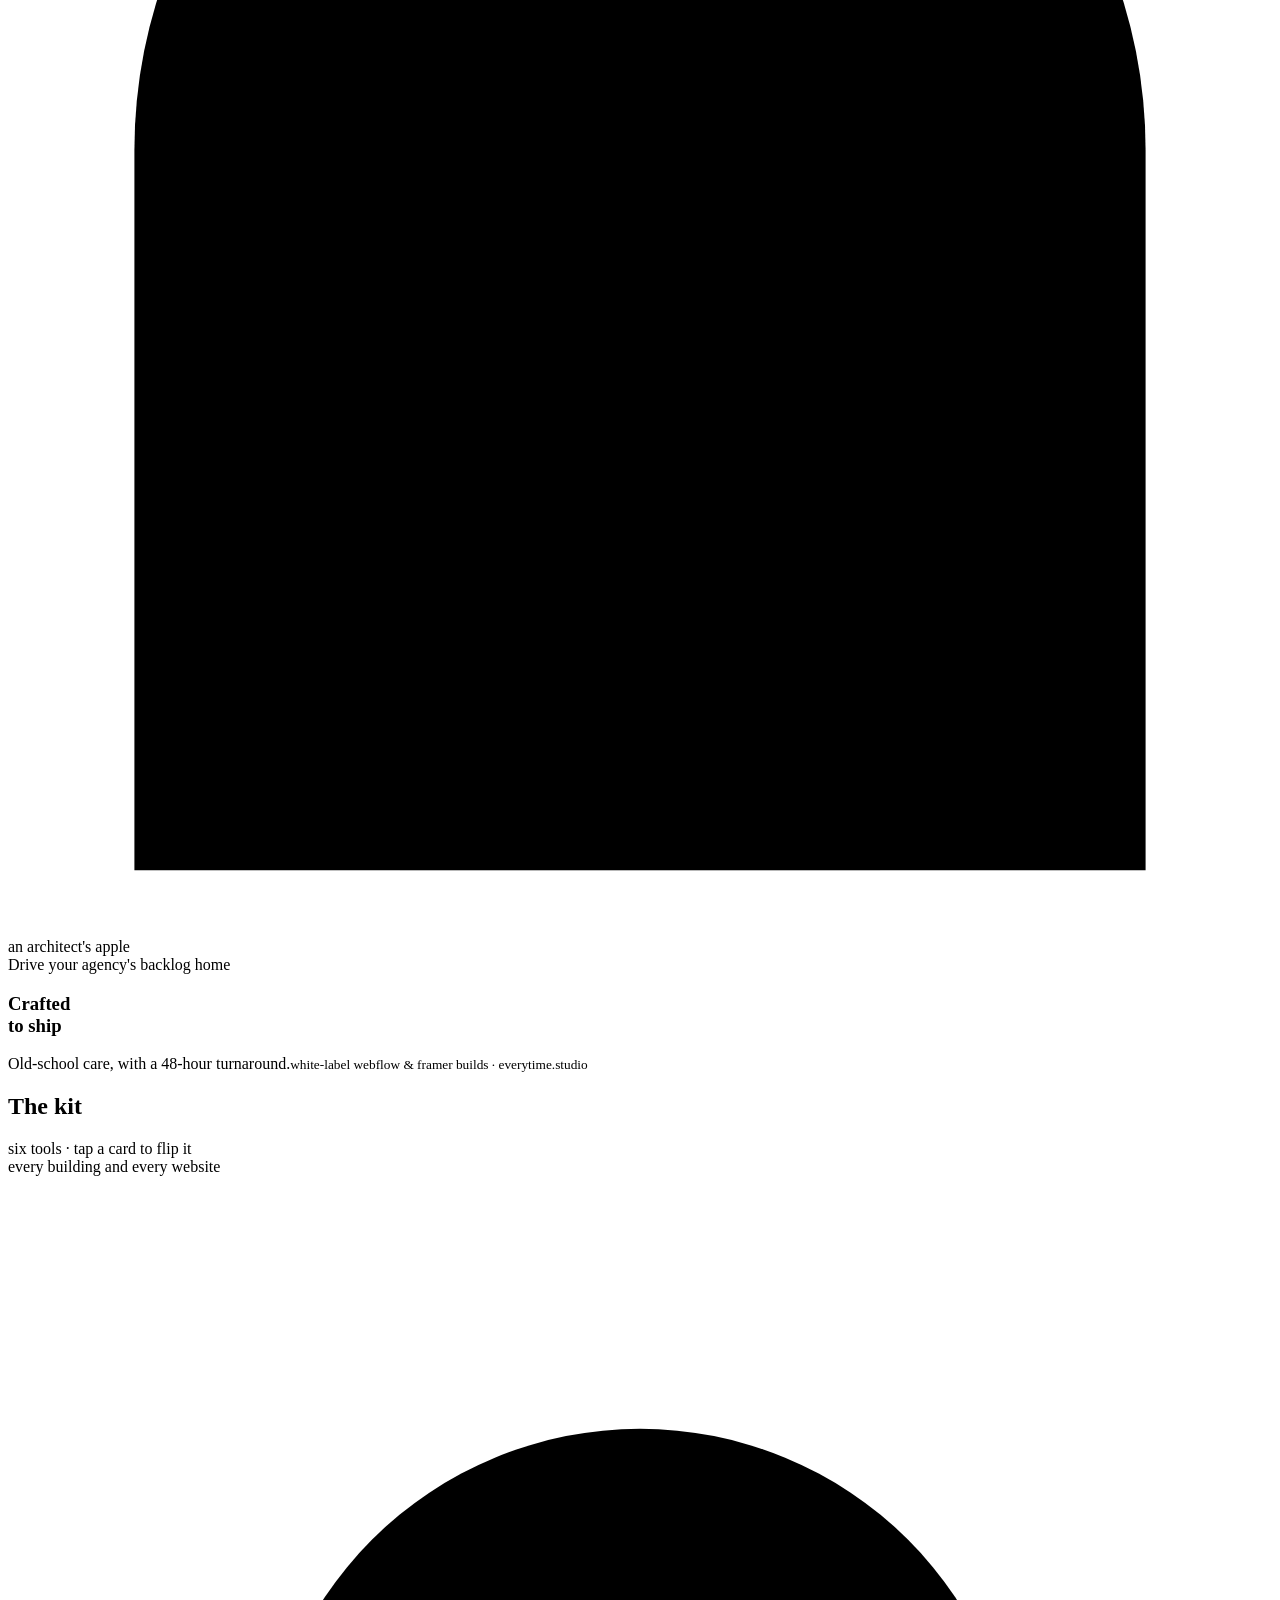
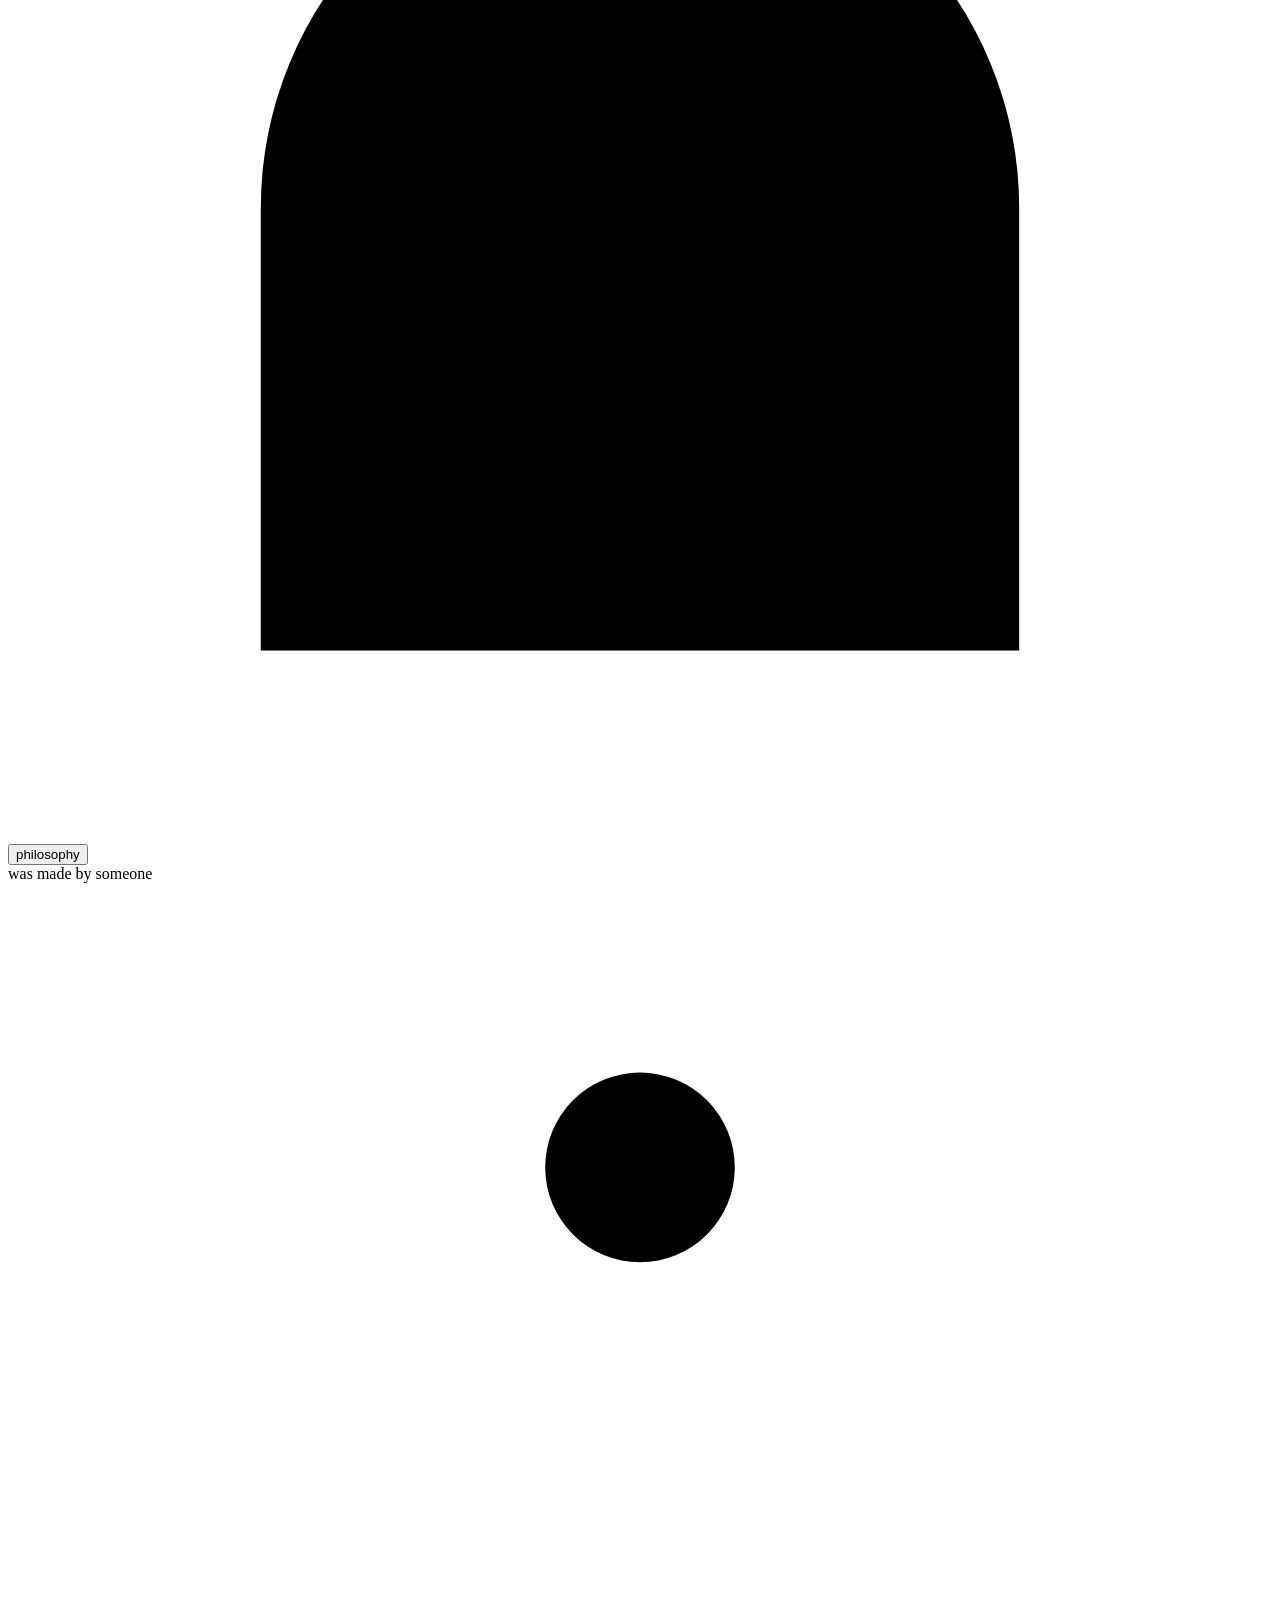
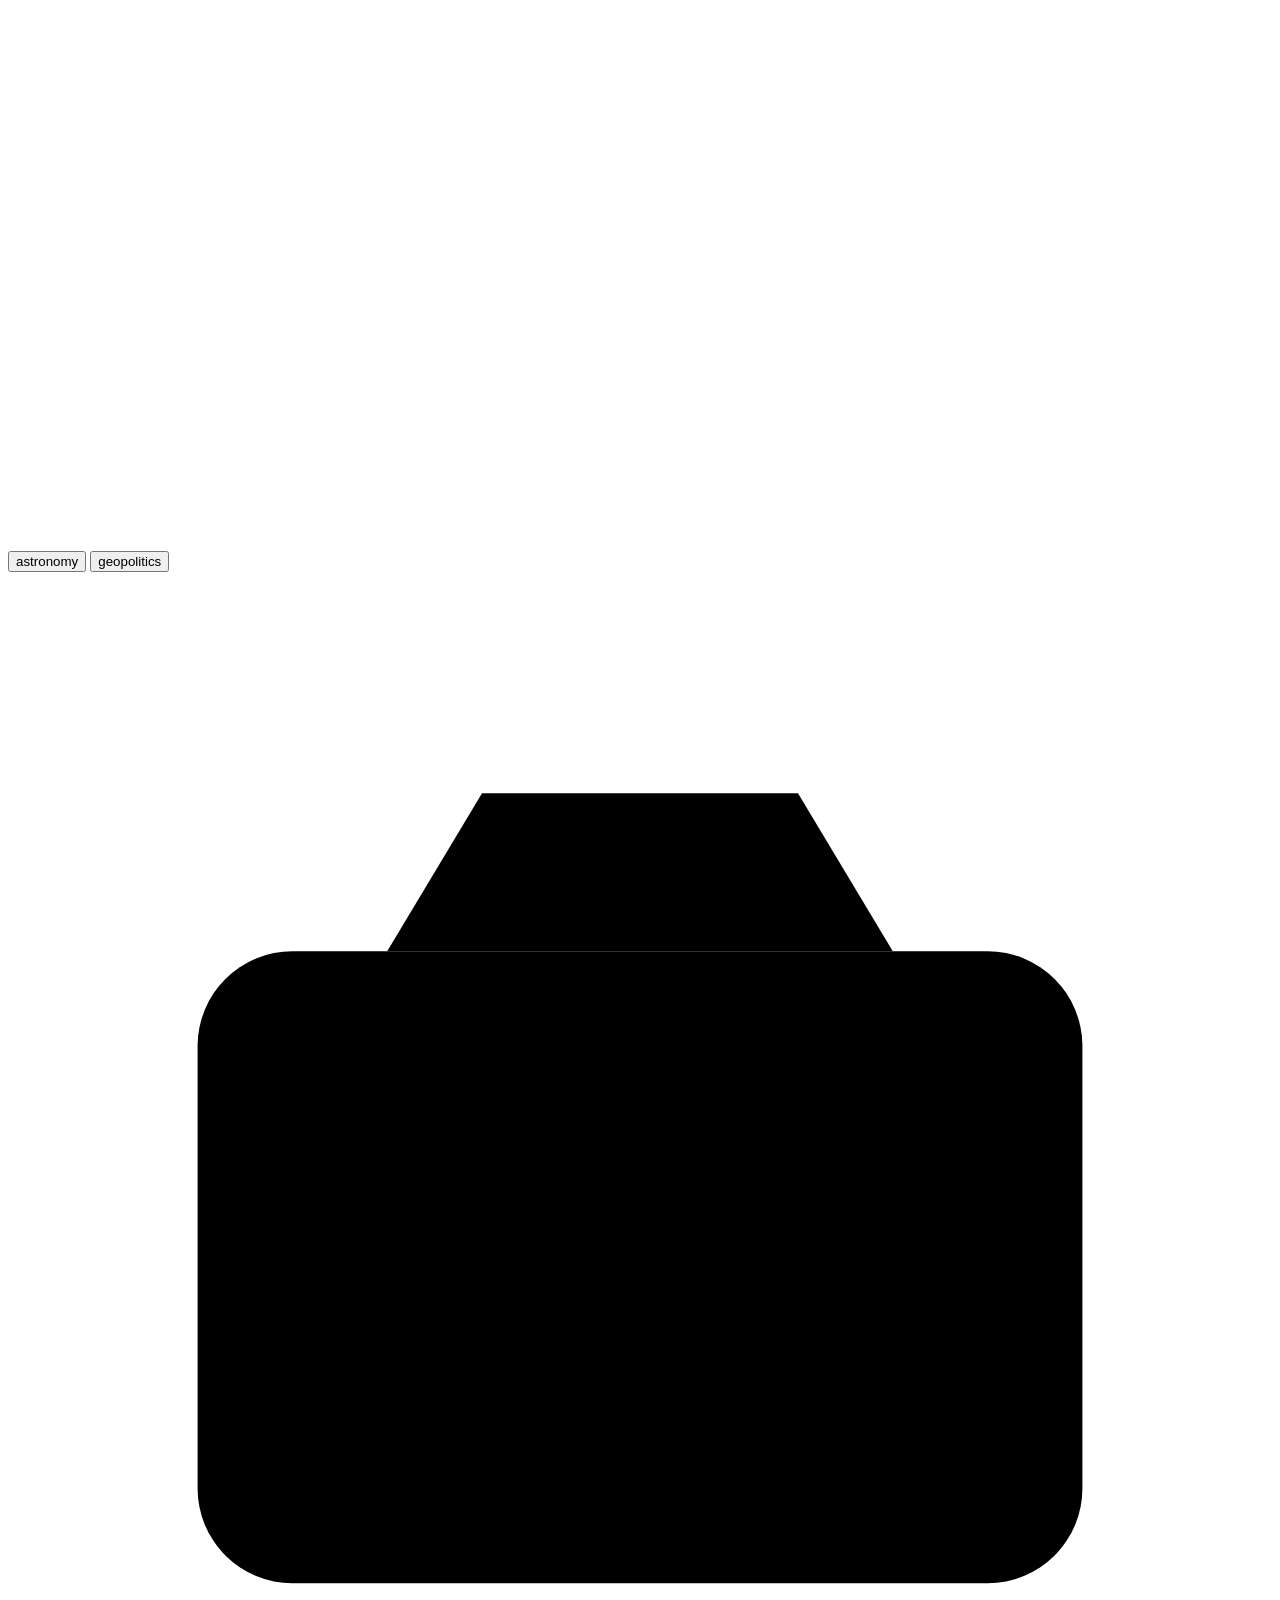
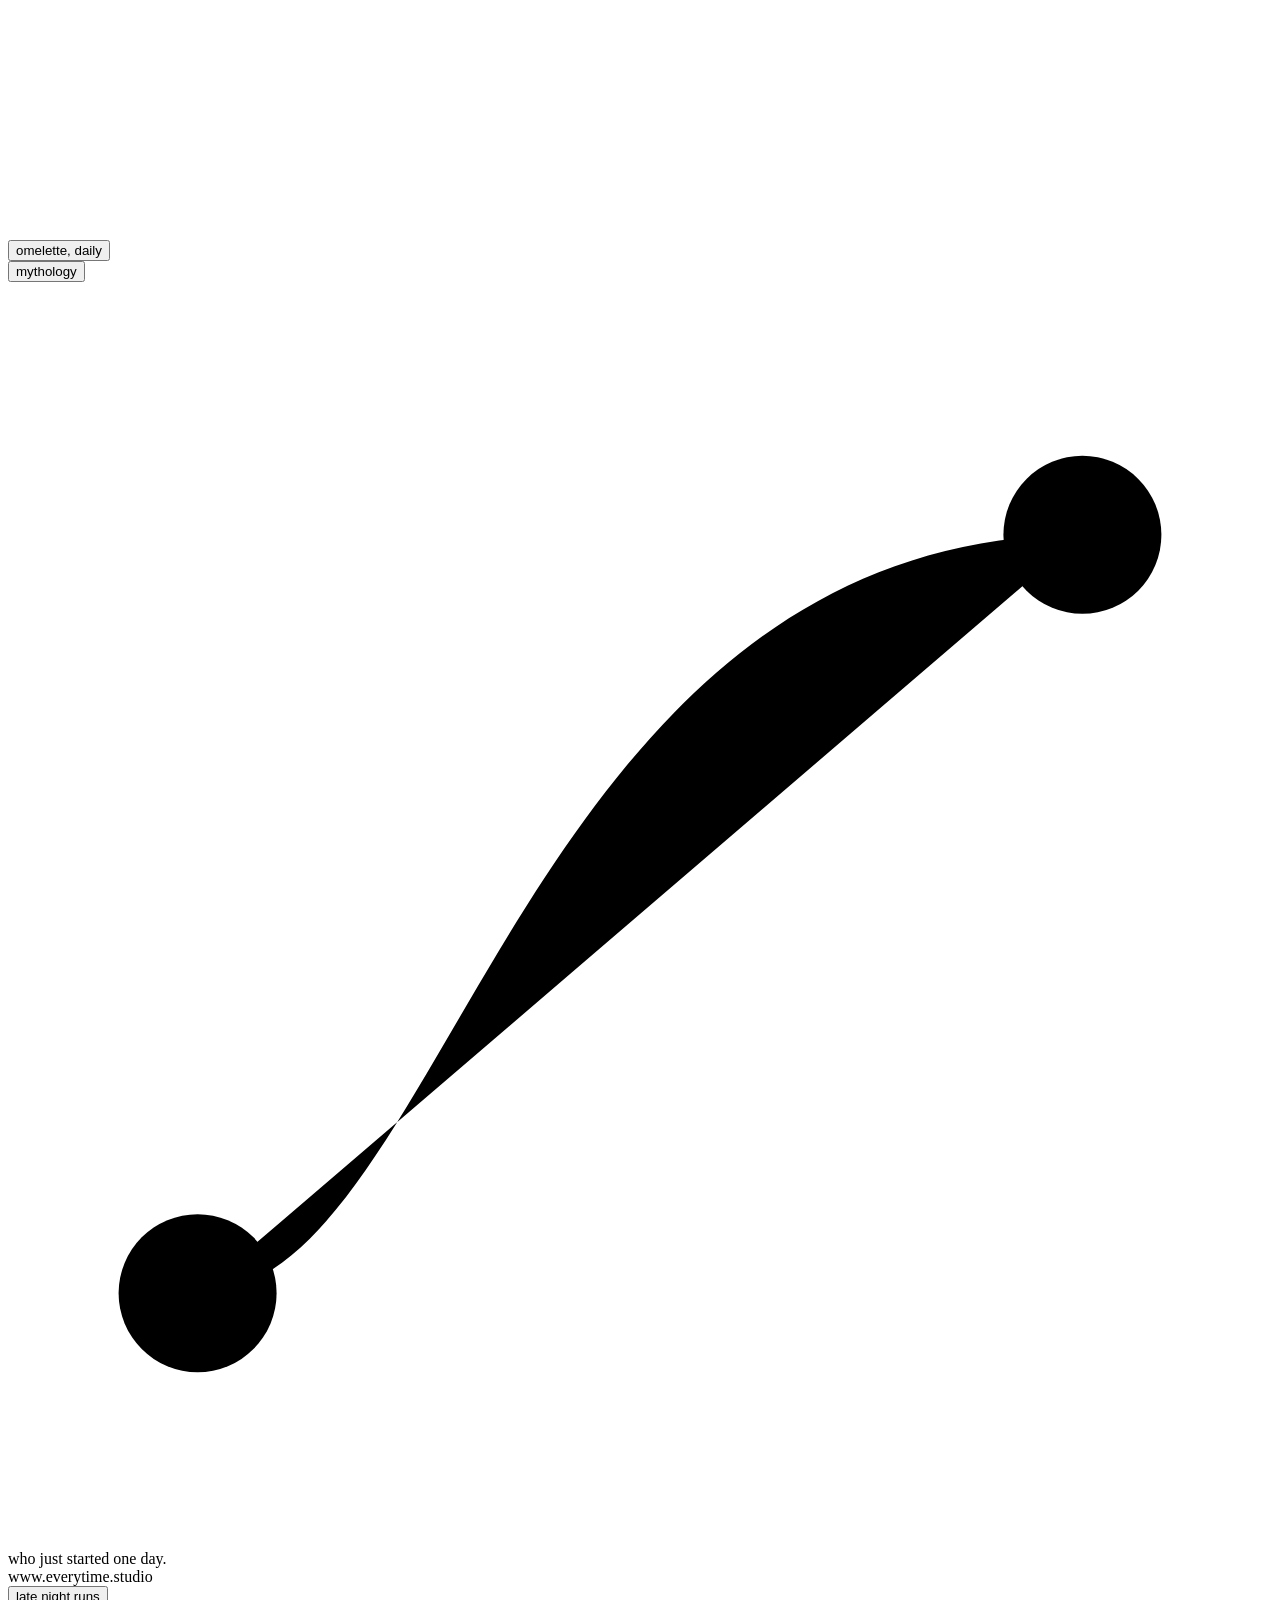
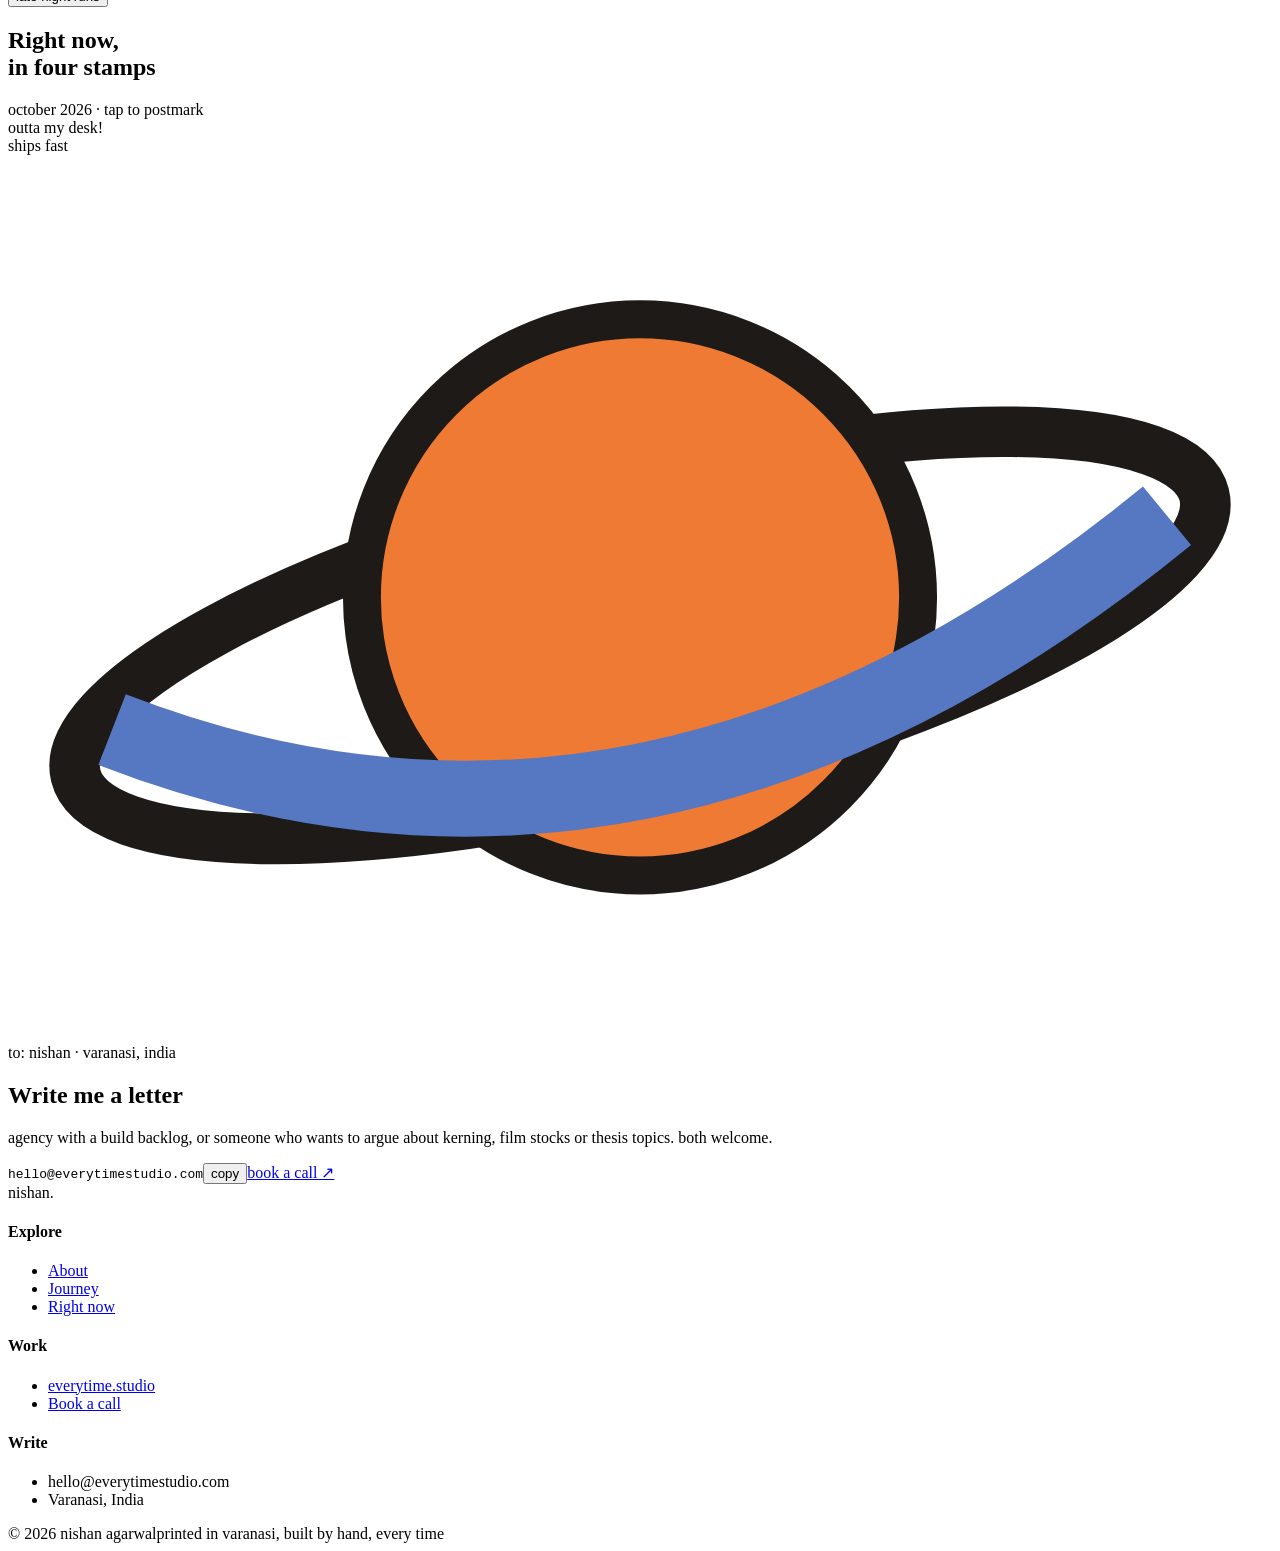
==== commit c7caa711: "test deploy" ====
--- a/public/index.html
+++ b/public/index.html
@@ -32,7 +32,7 @@
 </head>
 <body>
 <div class="gut max"><nav>
-  <a class="brand" href="#top" id="top">nishant agarwal<small>inc. 2003</small></a>
+  <a class="brand" href="#top" id="top">nishan agarwal<small>inc. 2003</small></a>
   <div class="links"><a class="pill c" href="#chapters">about</a><a class="pill c" href="#journey">journey</a><a class="pill c" href="#now">now</a><a class="pill y" href="#letter">say hi</a></div>
 </nav></div>
 
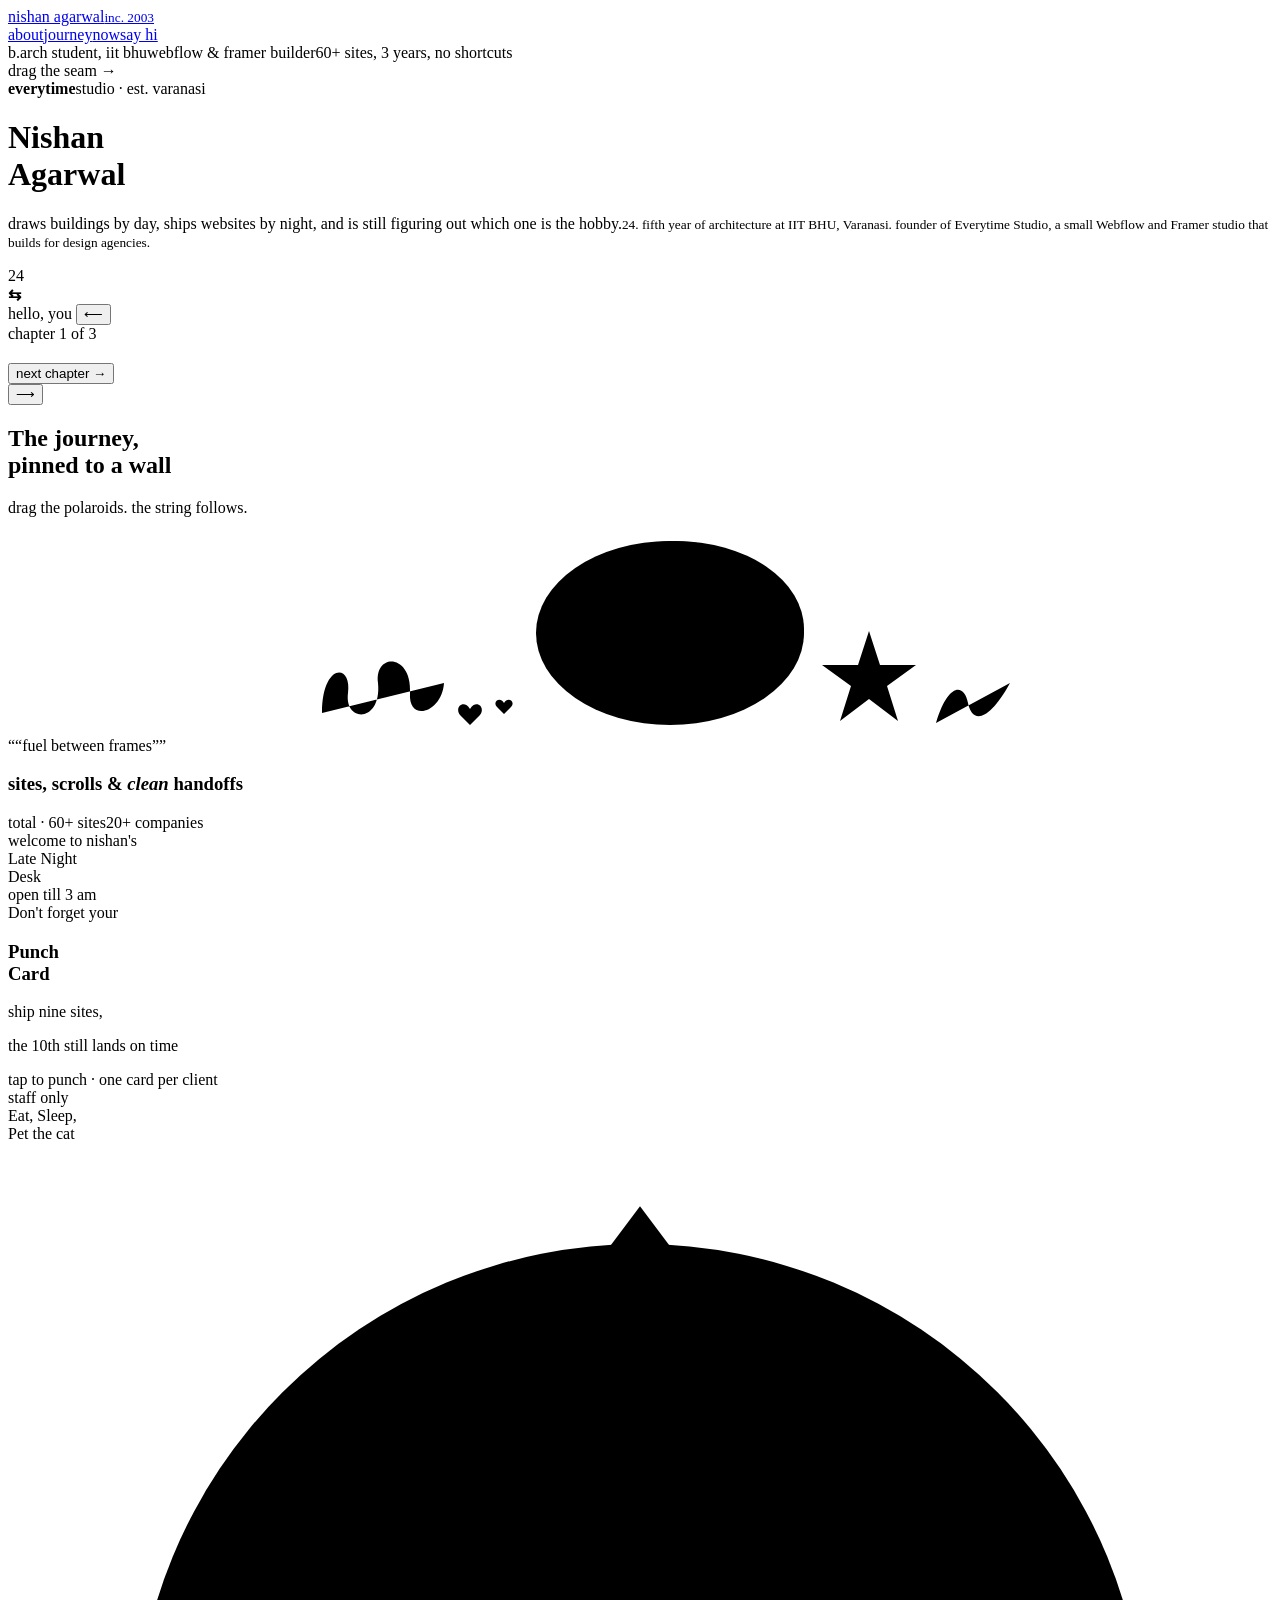
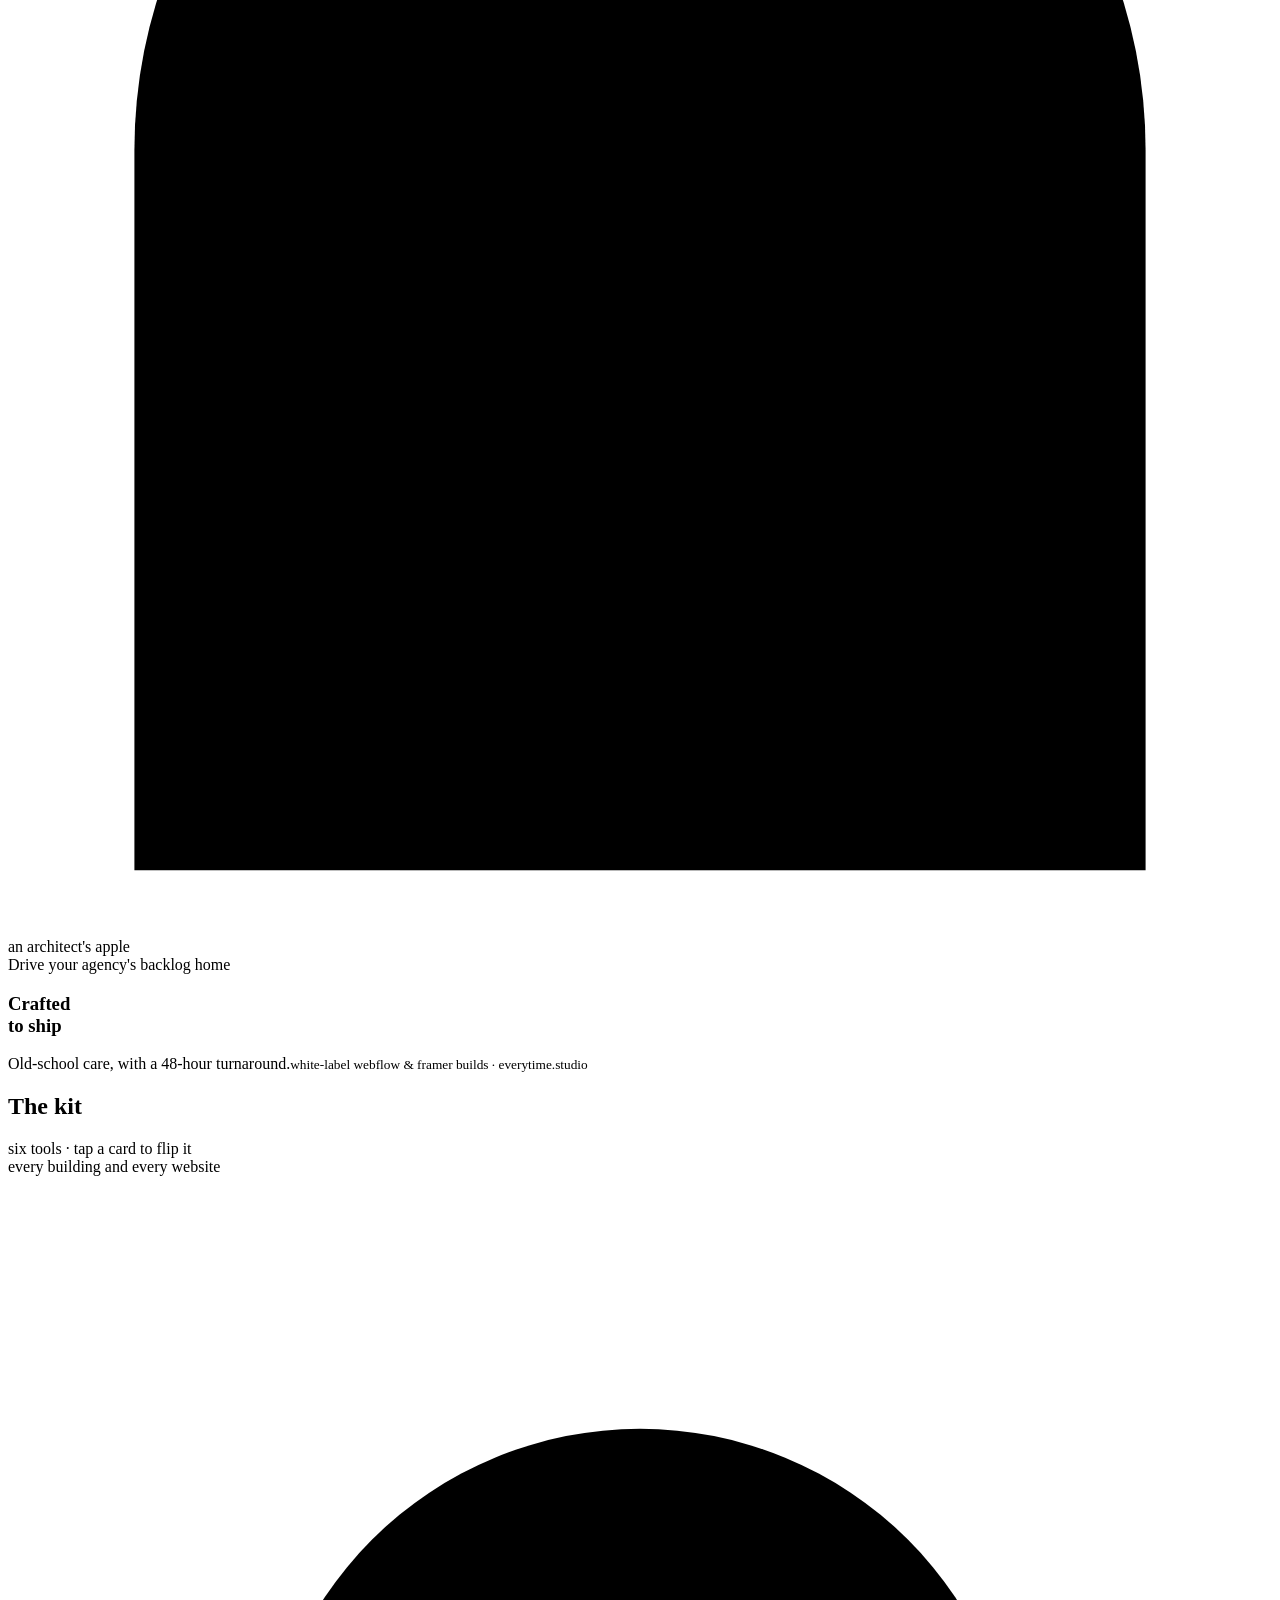
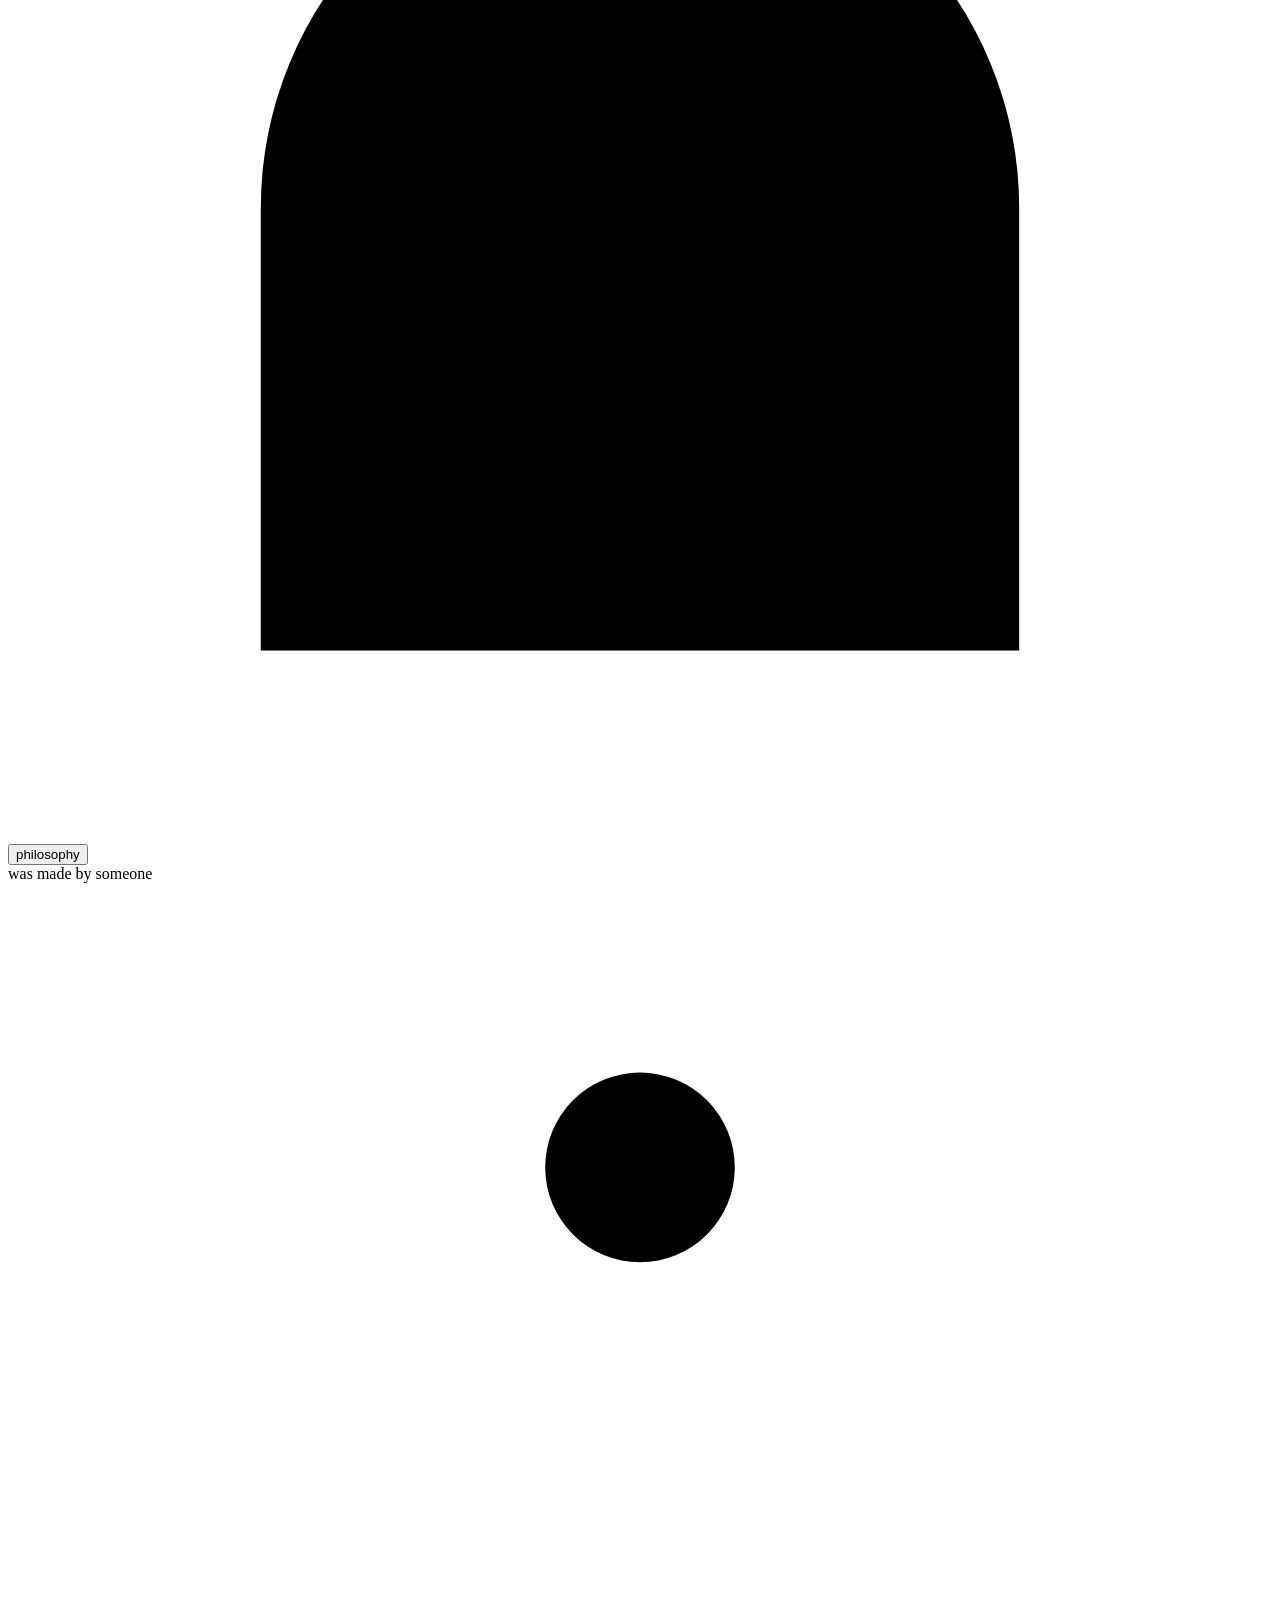
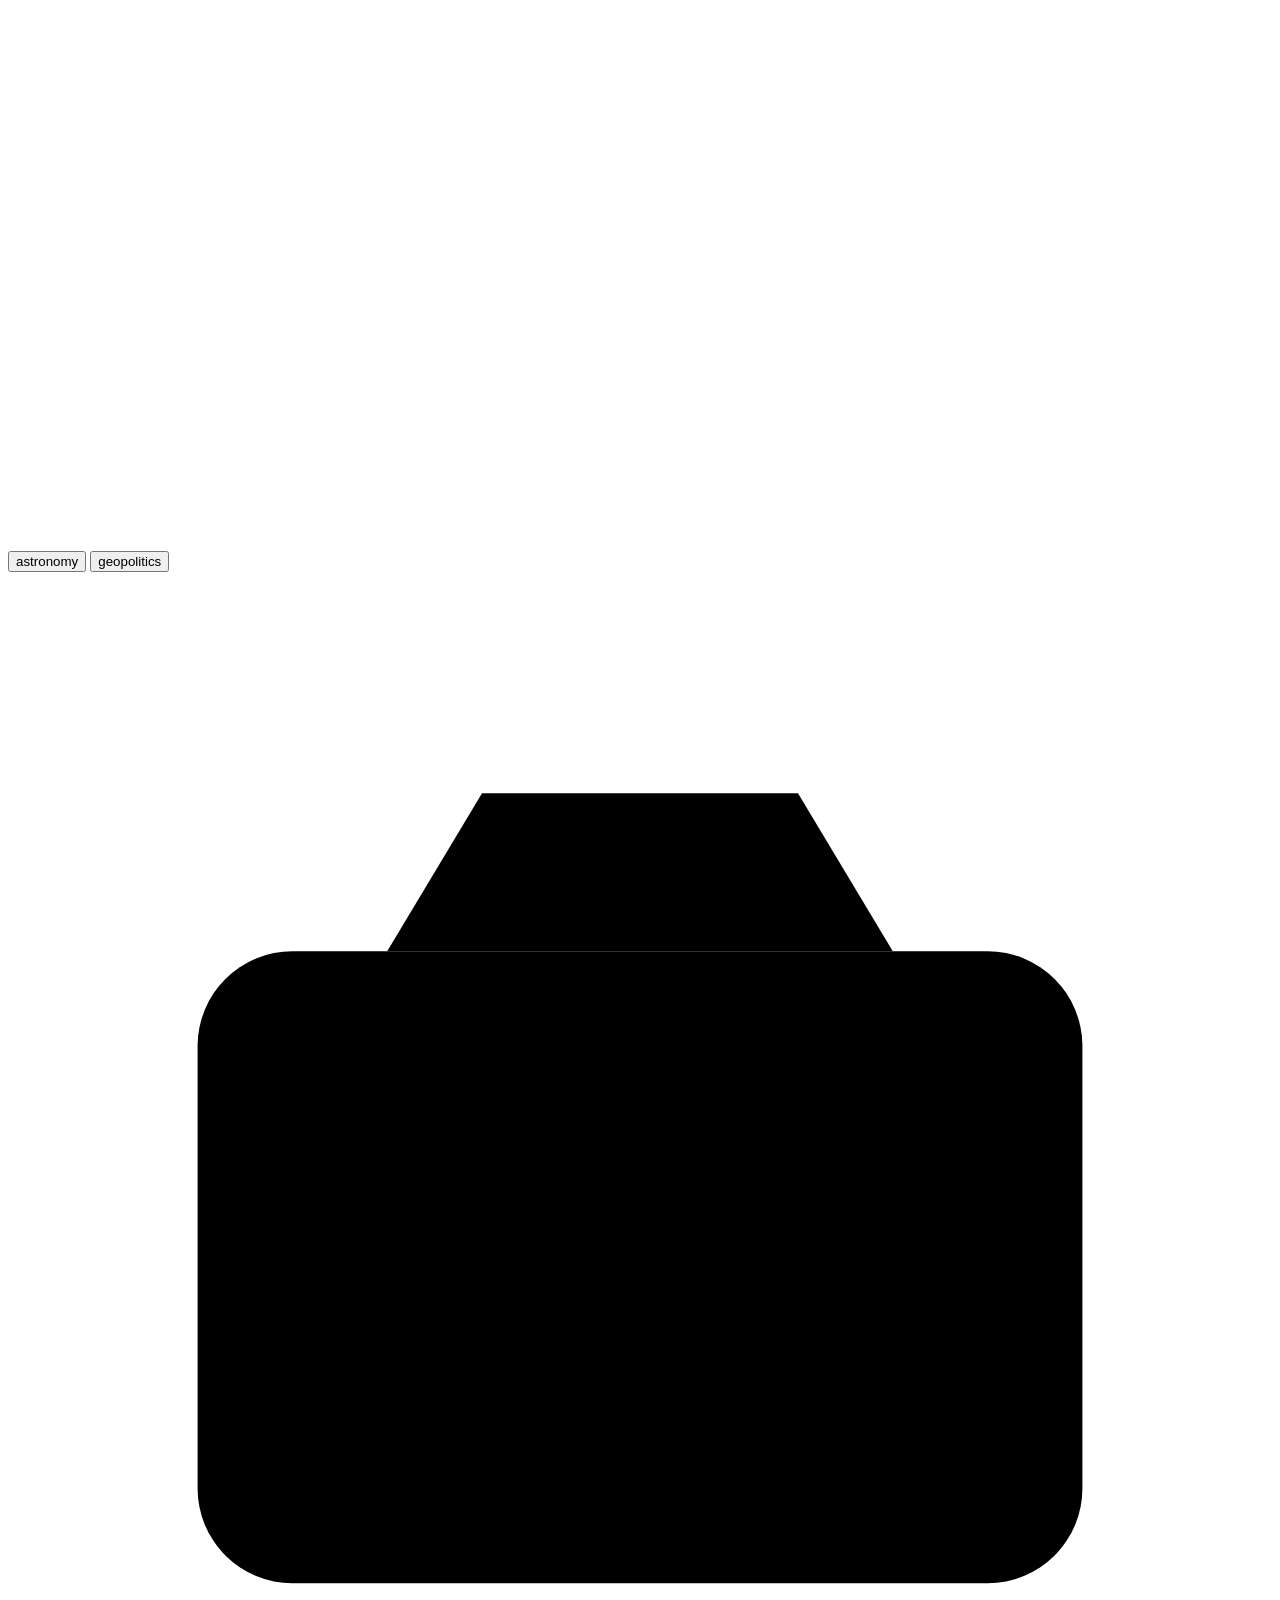
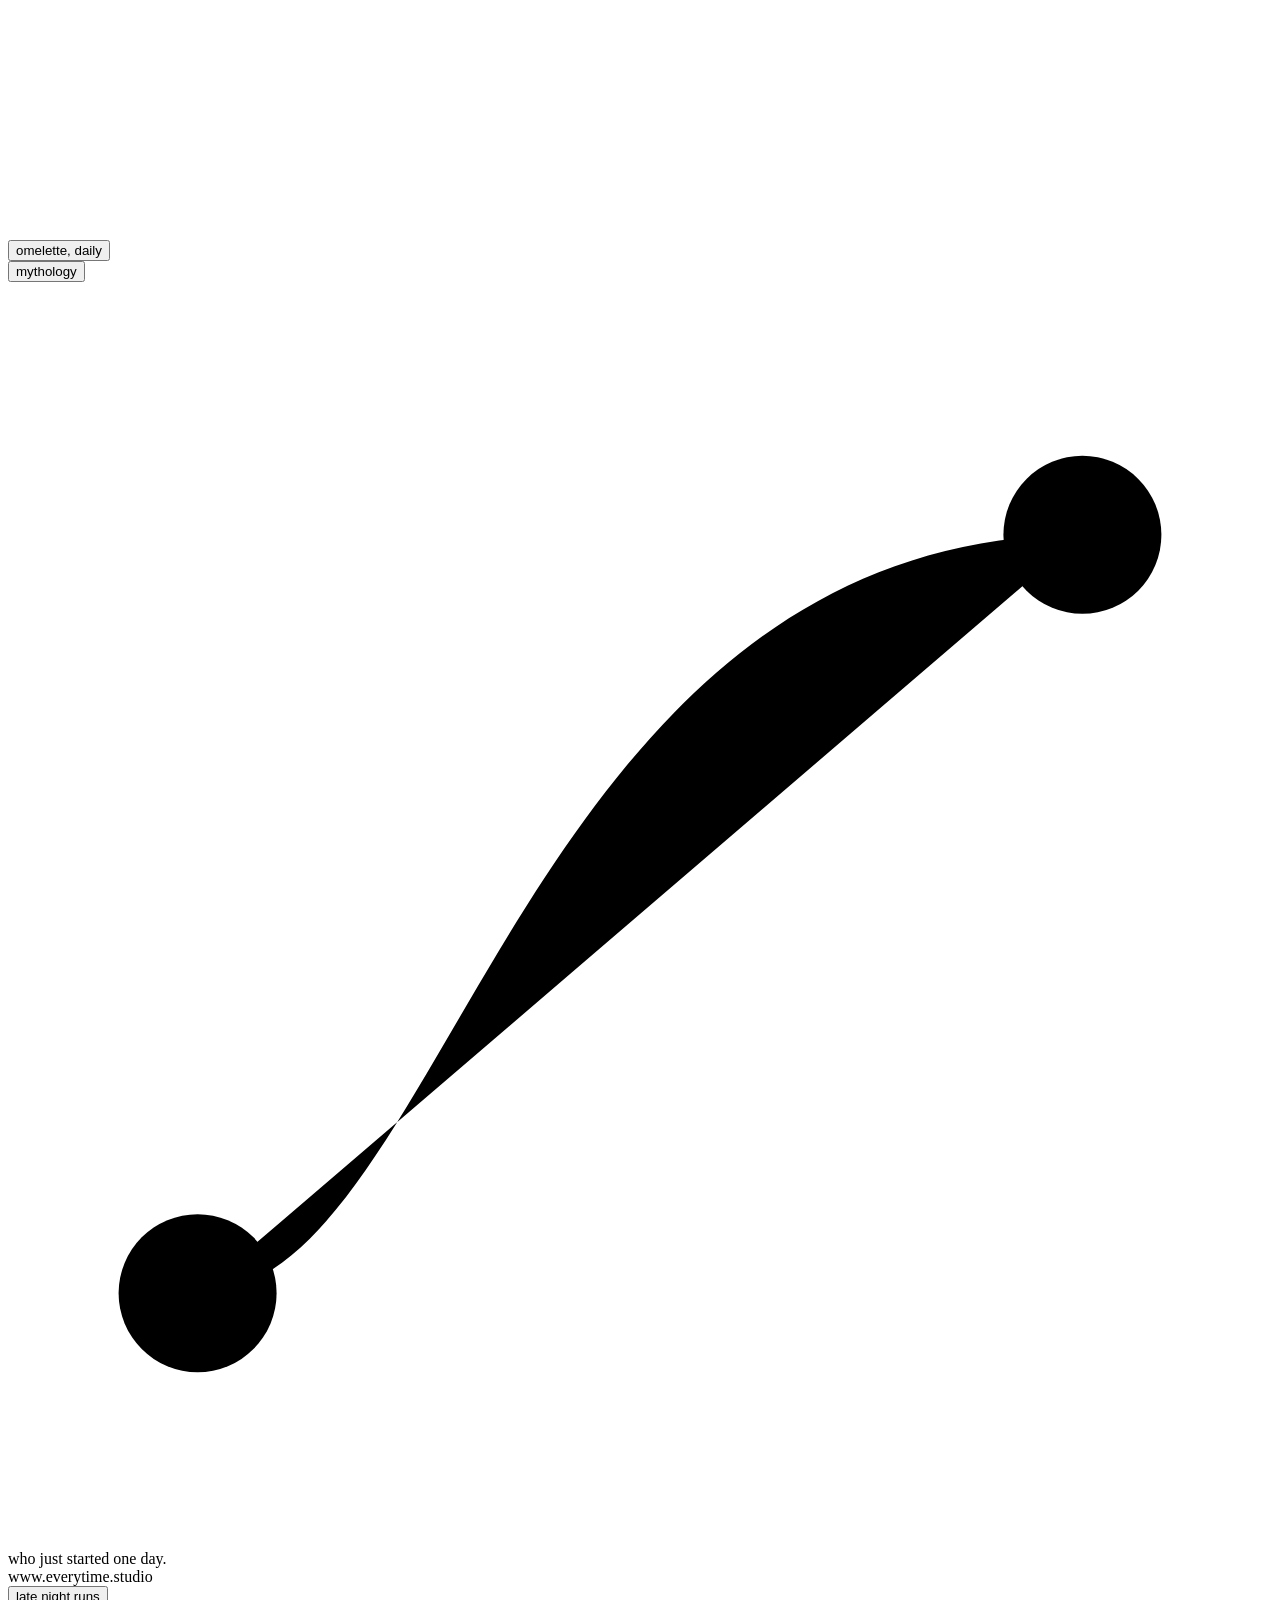
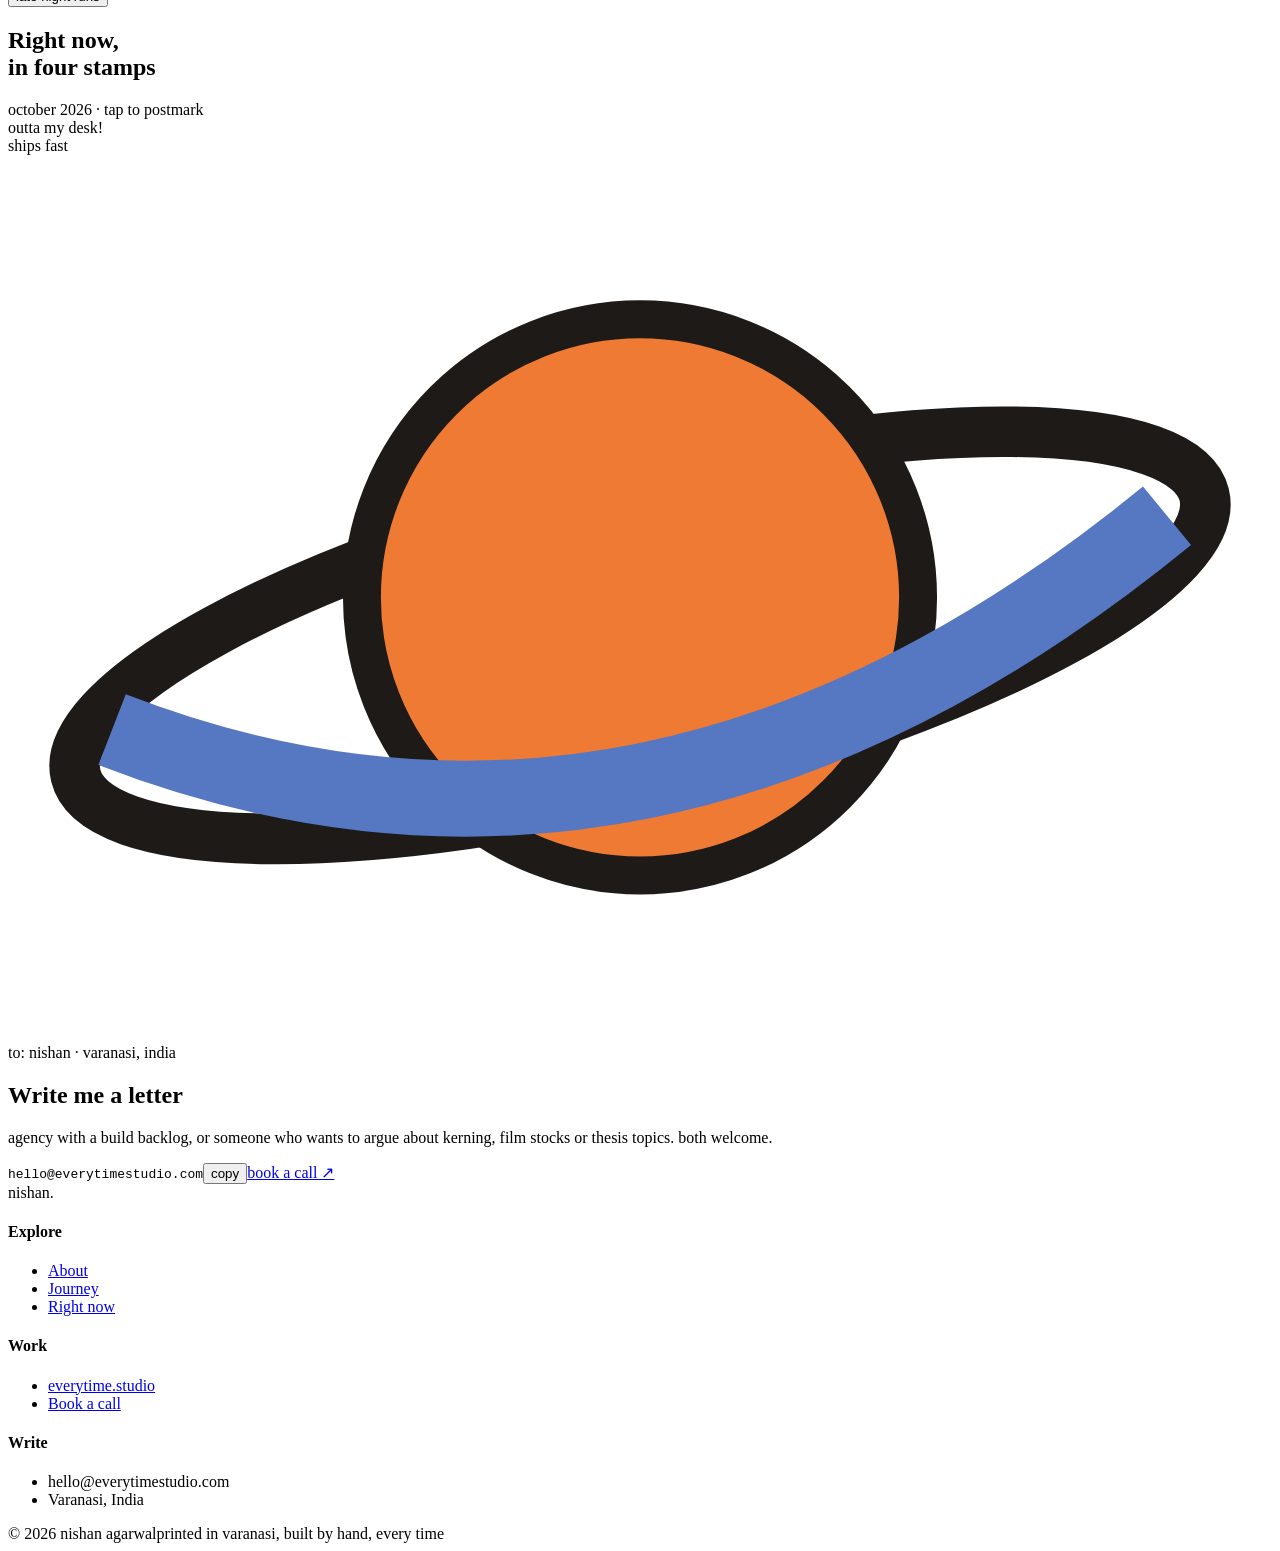
==== commit 3687021e: "Update age in hero from 23 to 24 Co-Authored-By: Claude Opus 5.5 <noreply@anthropic.com>" ====
--- a/public/index.html
+++ b/public/index.html
@@ -42,9 +42,9 @@
   <span class="hint">drag the seam →</span>
   <div class="badge"><b>everytime</b><span class="cap">studio · est. varanasi</span></div>
   <h1 aria-label="Nishan Agarwal">Nishan<br>Agarwal</h1>
-  <p class="sub">draws buildings by day, ships websites by night, and is still figuring out which one is the hobby.<small>23. fifth year of architecture at IIT BHU, Varanasi. founder of Everytime Studio, a small Webflow and Framer studio that builds for design agencies.</small></p>
+  <p class="sub">draws buildings by day, ships websites by night, and is still figuring out which one is the hobby.<small>24. fifth year of architecture at IIT BHU, Varanasi. founder of Everytime Studio, a small Webflow and Framer studio that builds for design agencies.</small></p>
   <div class="rb"><div class="rainbow"><i></i><i></i><i></i><i></i><i></i><i></i></div></div>
-  <span class="num">23</span>
+  <span class="num">24</span>
   <div class="seam" id="seam" role="slider" tabindex="0" aria-label="Move the photo seam" aria-valuemin="20" aria-valuemax="70" aria-valuenow="40"><b>⇆</b></div>
 </header>
 
